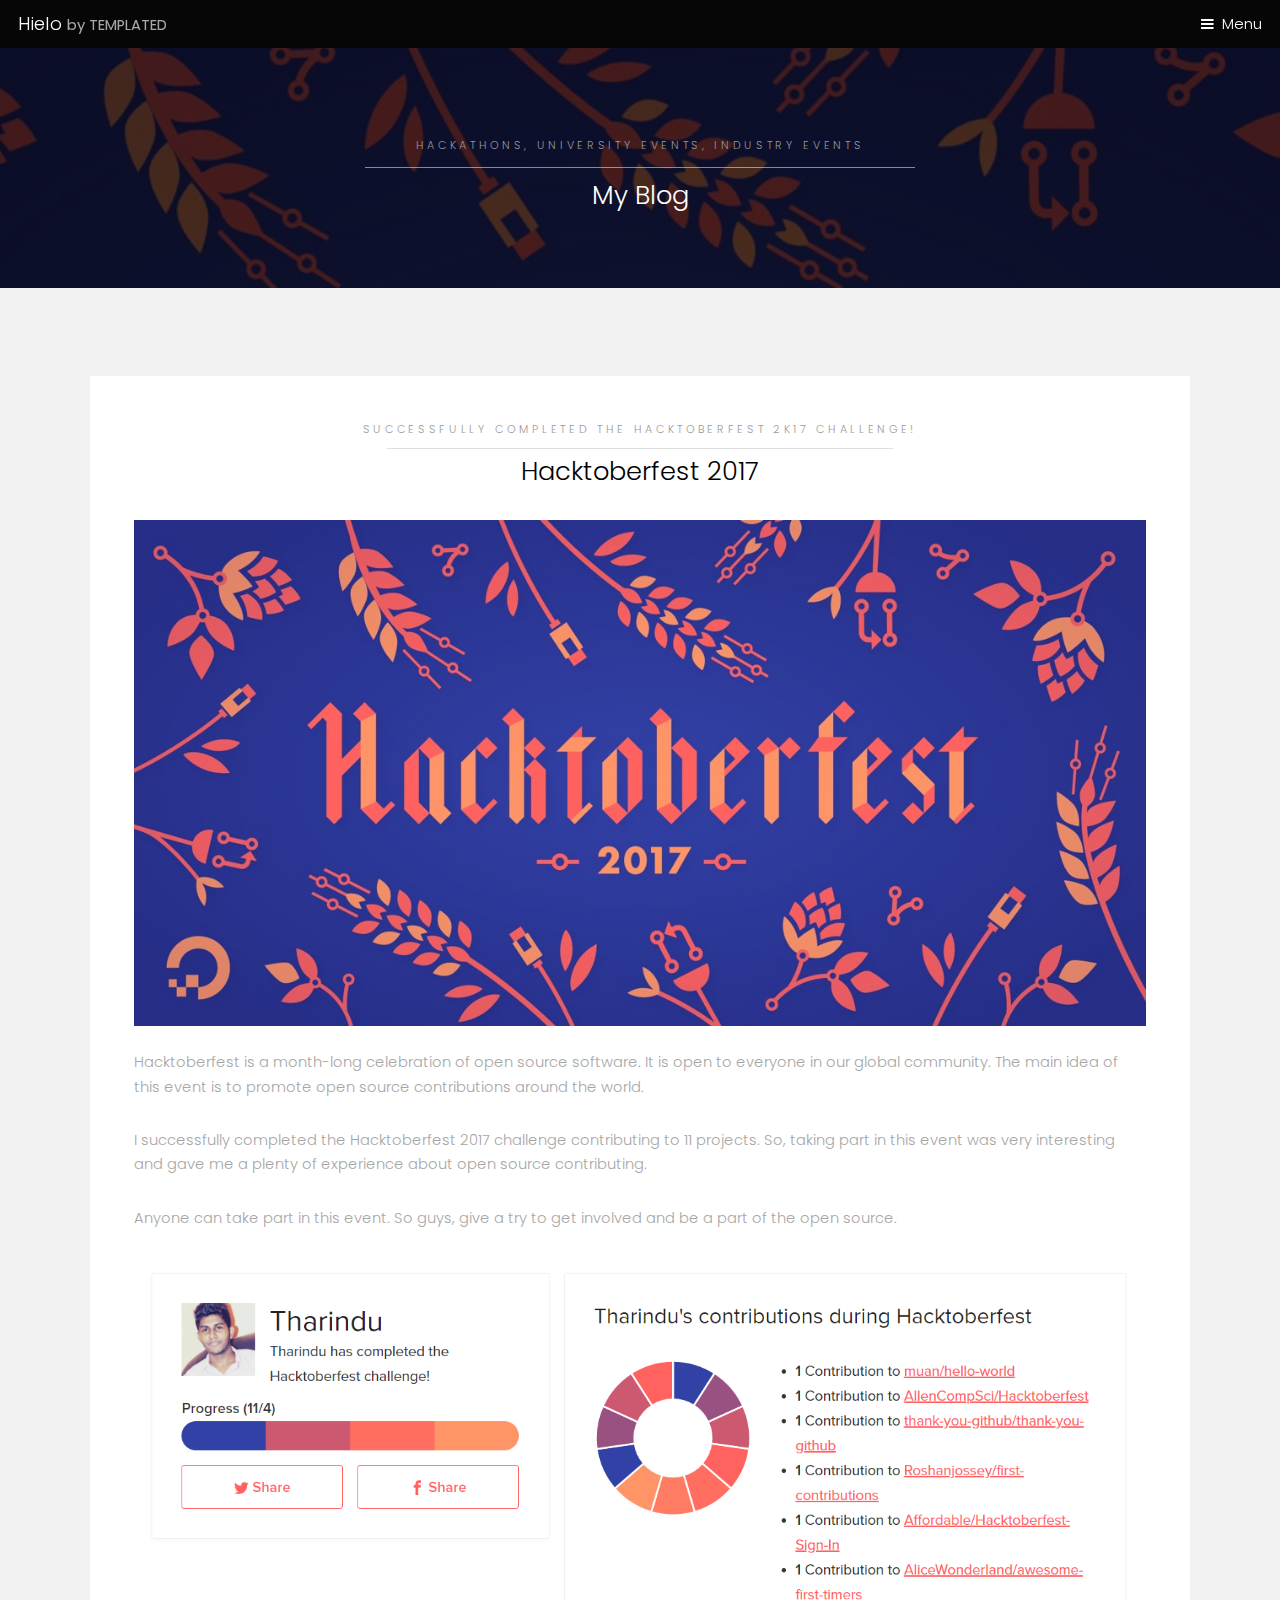
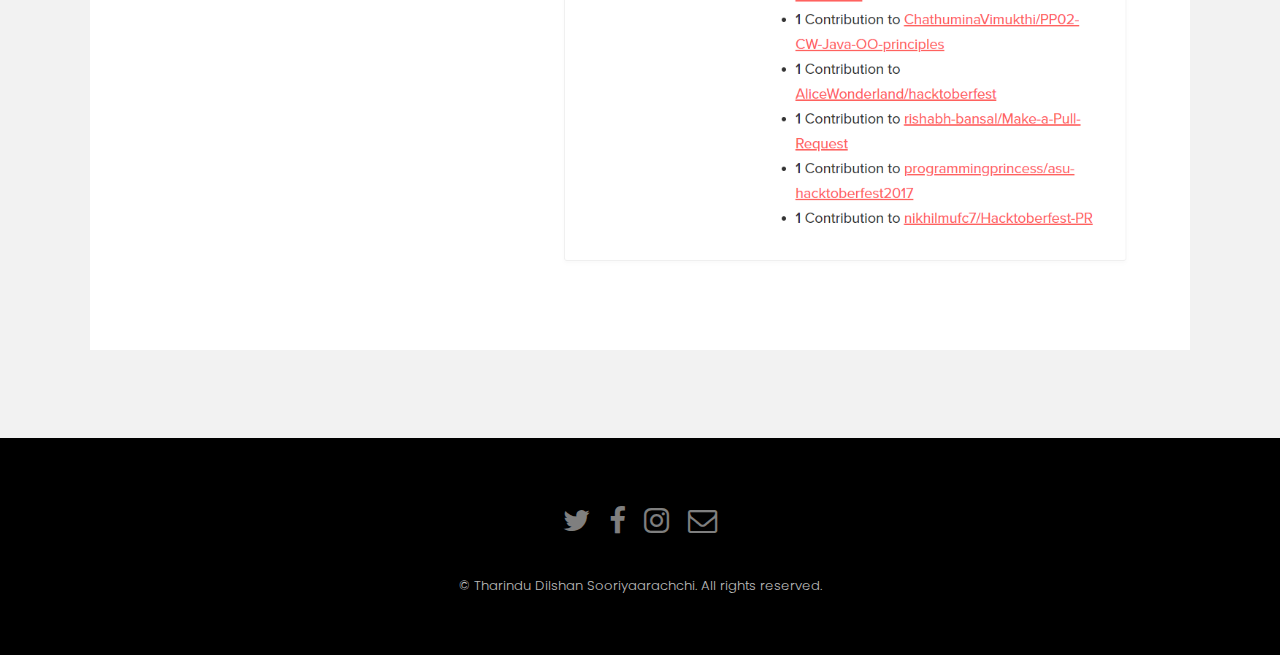
==== hacktoberfest2017.html @ b316a61c "I added a post about hacktoberfest 2017" ====
<!DOCTYPE HTML>
<!--
	Hielo by TEMPLATED
	templated.co @templatedco
	Released for free under the Creative Commons Attribution 3.0 license (templated.co/license)
-->
<html>
	<head>
		<title>Hielo by TEMPLATED</title>
		<meta charset="utf-8" />
		<meta name="viewport" content="width=device-width, initial-scale=1" />
		<link rel="stylesheet" href="assets/css/main.css" />
	</head>
	<body class="subpage">

		<!-- Header -->
			<header id="header">
				<div class="logo"><a href="index.html">Hielo <span>by TEMPLATED</span></a></div>
				<a href="#menu">Menu</a>
			</header>

		<!-- Nav -->
			<nav id="menu">
				<ul class="links">
					<li><a href="index.html">Home</a></li>
					<li><a href="generic.html">Generic</a></li>
					<!--<li><a href="elements.html">Elements</a></li>-->
				</ul>
			</nav>

		<!-- One -->
			<section id="One" class="wrapper style3">
				<div class="inner">
					<header class="align-center">
						<p>HACKATHONS, UNIVERSITY EVENTS, INDUSTRY EVENTS</p>
						<h2>My Blog</h2>
					</header>
				</div>
			</section>
        

		<!-- Two -->
			<section id="two" class="wrapper style2">
				<div class="inner">
					<div class="box">
						<div class="content">
							<header class="align-center">
								<p>SUCCESSFULLY COMPLETED THE HACKTOBERFEST 2K17 CHALLENGE!</p>
								<h2>Hacktoberfest 2017</h2>
							</header>
                            
                            <div>
            <div class="image fit">
				<!--<a href="images/hacktoberfest.jpg"><img src="images/hacktoberfest.jpg" alt="Artificial Intelligent Meet Up" /></a><br>-->
                <img src="images/hacktoberfest.jpg" alt="Artificial Intelligent Meet Up" /><br>
            </div>
        </div>
                            
							<p>Hacktoberfest is a month-long celebration of open source software. It is open to everyone in our global community. The main idea of this event is to promote open source contributions around the world. </p>

							<p>I successfully completed the Hacktoberfest 2017 challenge contributing to 11 projects. So, taking part in this event was very interesting and gave me a plenty of experience about open source contributing.</p>

							<p>Anyone can take part in this event. So guys, give a try to get involved and be a part of the open source. </p>
                            
                            <div>
                            <div class="image fit">
				<!--<a href="images/hackfest.png"><img src="images/hackfest.png" alt="Artificial Intelligent Meet Up" /></a><br>-->
                                
                                <img src="images/hackfest.png" alt="Artificial Intelligent Meet Up" /><br>
            </div>
        </div>
                        
						</div>
					</div>
				</div>
			</section>

		<!-- Footer -->
			<footer id="footer">
				<div class="container">
					<ul class="icons">
						<li><a href="https://twitter.com/TharinduDilsh10" class="icon fa-twitter"><span class="label">Twitter</span></a></li>
						<li><a href="https://www.facebook.com/Tharindudilshansoori" class="icon fa-facebook"><span class="label">Facebook</span></a></li>
						<li><a href="https://www.instagram.com/insta_tharindu" class="icon fa-instagram"><span class="label">Instagram</span></a></li>
						<li><a href="#" class="icon fa-envelope-o"><span class="label">Email</span></a></li>
					</ul>
				</div>
				<div class="copyright">
					&copy; Tharindu Dilshan Sooriyaarachchi. All rights reserved.
				</div>
			</footer>

    
        

		<!-- Scripts -->
			<script src="assets/js/jquery.min.js"></script>
			<script src="assets/js/jquery.scrollex.min.js"></script>
			<script src="assets/js/skel.min.js"></script>
			<script src="assets/js/util.js"></script>
			<script src="assets/js/main.js"></script>

	</body>
</html>
---- assets/css/main.css ----
@charset "UTF-8";
@import url(font-awesome.min.css);
@import url("https://fonts.googleapis.com/css?family=Poppins:300,400,500,600,700");

/*
	Hielo by TEMPLATED
	templated.co @templatedco
	Released for free under the Creative Commons Attribution 3.0 license (templated.co/license)
*/

/* Reset */

	html, body, div, span, applet, object, iframe, h1, h2, h3, h4, h5, h6, p, blockquote, pre, a, abbr, acronym, address, big, cite, code, del, dfn, em, img, ins, kbd, q, s, samp, small, strike, strong, sub, sup, tt, var, b, u, i, center, dl, dt, dd, ol, ul, li, fieldset, form, label, legend, table, caption, tbody, tfoot, thead, tr, th, td, article, aside, canvas, details, embed, figure, figcaption, footer, header, hgroup, menu, nav, output, ruby, section, summary, time, mark, audio, video {
		margin: 0;
		padding: 0;
		border: 0;
		font-size: 100%;
		font: inherit;
		vertical-align: baseline;
	}

	article, aside, details, figcaption, figure, footer, header, hgroup, menu, nav, section {
		display: block;
	}

	body {
		line-height: 1;
	}

	ol, ul {
		list-style: none;
	}

	blockquote, q {
		quotes: none;
	}

	blockquote:before, blockquote:after, q:before, q:after {
		content: '';
		content: none;
	}

	table {
		border-collapse: collapse;
		border-spacing: 0;
	}

	body {
		-webkit-text-size-adjust: none;
	}

/* Box Model */

	*, *:before, *:after {
		-moz-box-sizing: border-box;
		-webkit-box-sizing: border-box;
		box-sizing: border-box;
	}

/* Containers */

	.container {
		margin-left: auto;
		margin-right: auto;
	}

	.container.\31 25\25 {
		width: 100%;
		max-width: 100rem;
		min-width: 80rem;
	}

	.container.\37 5\25 {
		width: 60rem;
	}

	.container.\35 0\25 {
		width: 40rem;
	}

	.container.\32 5\25 {
		width: 20rem;
	}

	.container {
		width: 80rem;
	}

	@media screen and (max-width: 1680px) {

		.container.\31 25\25 {
			width: 100%;
			max-width: 100rem;
			min-width: 80rem;
		}

		.container.\37 5\25 {
			width: 60rem;
		}

		.container.\35 0\25 {
			width: 40rem;
		}

		.container.\32 5\25 {
			width: 20rem;
		}

		.container {
			width: 80rem;
		}

	}

	@media screen and (max-width: 1280px) {

		.container.\31 25\25 {
			width: 100%;
			max-width: 81.25rem;
			min-width: 65rem;
		}

		.container.\37 5\25 {
			width: 48.75rem;
		}

		.container.\35 0\25 {
			width: 32.5rem;
		}

		.container.\32 5\25 {
			width: 16.25rem;
		}

		.container {
			width: 65rem;
		}

	}

	@media screen and (max-width: 980px) {

		.container.\31 25\25 {
			width: 100%;
			max-width: 112.5%;
			min-width: 90%;
		}

		.container.\37 5\25 {
			width: 67.5%;
		}

		.container.\35 0\25 {
			width: 45%;
		}

		.container.\32 5\25 {
			width: 22.5%;
		}

		.container {
			width: 90%;
		}

	}

	@media screen and (max-width: 736px) {

		.container.\31 25\25 {
			width: 100%;
			max-width: 112.5%;
			min-width: 90%;
		}

		.container.\37 5\25 {
			width: 67.5%;
		}

		.container.\35 0\25 {
			width: 45%;
		}

		.container.\32 5\25 {
			width: 22.5%;
		}

		.container {
			width: 90% !important;
		}

	}

	@media screen and (max-width: 480px) {

		.container.\31 25\25 {
			width: 100%;
			max-width: 112.5%;
			min-width: 90%;
		}

		.container.\37 5\25 {
			width: 67.5%;
		}

		.container.\35 0\25 {
			width: 45%;
		}

		.container.\32 5\25 {
			width: 22.5%;
		}

		.container {
			width: 90% !important;
		}

	}

/* Grid */

	.row {
		border-bottom: solid 1px transparent;
		-moz-box-sizing: border-box;
		-webkit-box-sizing: border-box;
		box-sizing: border-box;
	}

	.row > * {
		float: left;
		-moz-box-sizing: border-box;
		-webkit-box-sizing: border-box;
		box-sizing: border-box;
	}

	.row:after, .row:before {
		content: '';
		display: block;
		clear: both;
		height: 0;
	}

	.row.uniform > * > :first-child {
		margin-top: 0;
	}

	.row.uniform > * > :last-child {
		margin-bottom: 0;
	}

	.row.\30 \25 > * {
		padding: 0 0 0 0rem;
	}

	.row.\30 \25 {
		margin: 0 0 -1px 0rem;
	}

	.row.uniform.\30 \25 > * {
		padding: 0rem 0 0 0rem;
	}

	.row.uniform.\30 \25 {
		margin: 0rem 0 -1px 0rem;
	}

	.row > * {
		padding: 0 0 0 2rem;
	}

	.row {
		margin: 0 0 -1px -2rem;
	}

	.row.uniform > * {
		padding: 2rem 0 0 2rem;
	}

	.row.uniform {
		margin: -2rem 0 -1px -2rem;
	}

	.row.\32 00\25 > * {
		padding: 0 0 0 4rem;
	}

	.row.\32 00\25 {
		margin: 0 0 -1px -4rem;
	}

	.row.uniform.\32 00\25 > * {
		padding: 4rem 0 0 4rem;
	}

	.row.uniform.\32 00\25 {
		margin: -4rem 0 -1px -4rem;
	}

	.row.\31 50\25 > * {
		padding: 0 0 0 3rem;
	}

	.row.\31 50\25 {
		margin: 0 0 -1px -3rem;
	}

	.row.uniform.\31 50\25 > * {
		padding: 3rem 0 0 3rem;
	}

	.row.uniform.\31 50\25 {
		margin: -3rem 0 -1px -3rem;
	}

	.row.\35 0\25 > * {
		padding: 0 0 0 1rem;
	}

	.row.\35 0\25 {
		margin: 0 0 -1px -1rem;
	}

	.row.uniform.\35 0\25 > * {
		padding: 1rem 0 0 1rem;
	}

	.row.uniform.\35 0\25 {
		margin: -1rem 0 -1px -1rem;
	}

	.row.\32 5\25 > * {
		padding: 0 0 0 0.5rem;
	}

	.row.\32 5\25 {
		margin: 0 0 -1px -0.5rem;
	}

	.row.uniform.\32 5\25 > * {
		padding: 0.5rem 0 0 0.5rem;
	}

	.row.uniform.\32 5\25 {
		margin: -0.5rem 0 -1px -0.5rem;
	}

	.\31 2u, .\31 2u\24 {
		width: 100%;
		clear: none;
		margin-left: 0;
	}

	.\31 1u, .\31 1u\24 {
		width: 91.6666666667%;
		clear: none;
		margin-left: 0;
	}

	.\31 0u, .\31 0u\24 {
		width: 83.3333333333%;
		clear: none;
		margin-left: 0;
	}

	.\39 u, .\39 u\24 {
		width: 75%;
		clear: none;
		margin-left: 0;
	}

	.\38 u, .\38 u\24 {
		width: 66.6666666667%;
		clear: none;
		margin-left: 0;
	}

	.\37 u, .\37 u\24 {
		width: 58.3333333333%;
		clear: none;
		margin-left: 0;
	}

	.\36 u, .\36 u\24 {
		width: 50%;
		clear: none;
		margin-left: 0;
	}

	.\35 u, .\35 u\24 {
		width: 41.6666666667%;
		clear: none;
		margin-left: 0;
	}

	.\34 u, .\34 u\24 {
		width: 33.3333333333%;
		clear: none;
		margin-left: 0;
	}

	.\33 u, .\33 u\24 {
		width: 25%;
		clear: none;
		margin-left: 0;
	}

	.\32 u, .\32 u\24 {
		width: 16.6666666667%;
		clear: none;
		margin-left: 0;
	}

	.\31 u, .\31 u\24 {
		width: 8.3333333333%;
		clear: none;
		margin-left: 0;
	}

	.\31 2u\24 + *,
	.\31 1u\24 + *,
	.\31 0u\24 + *,
	.\39 u\24 + *,
	.\38 u\24 + *,
	.\37 u\24 + *,
	.\36 u\24 + *,
	.\35 u\24 + *,
	.\34 u\24 + *,
	.\33 u\24 + *,
	.\32 u\24 + *,
	.\31 u\24 + * {
		clear: left;
	}

	.\-11u {
		margin-left: 91.66667%;
	}

	.\-10u {
		margin-left: 83.33333%;
	}

	.\-9u {
		margin-left: 75%;
	}

	.\-8u {
		margin-left: 66.66667%;
	}

	.\-7u {
		margin-left: 58.33333%;
	}

	.\-6u {
		margin-left: 50%;
	}

	.\-5u {
		margin-left: 41.66667%;
	}

	.\-4u {
		margin-left: 33.33333%;
	}

	.\-3u {
		margin-left: 25%;
	}

	.\-2u {
		margin-left: 16.66667%;
	}

	.\-1u {
		margin-left: 8.33333%;
	}

	@media screen and (max-width: 1680px) {

		.row > * {
			padding: 0 0 0 2rem;
		}

		.row {
			margin: 0 0 -1px -2rem;
		}

		.row.uniform > * {
			padding: 2rem 0 0 2rem;
		}

		.row.uniform {
			margin: -2rem 0 -1px -2rem;
		}

		.row.\32 00\25 > * {
			padding: 0 0 0 4rem;
		}

		.row.\32 00\25 {
			margin: 0 0 -1px -4rem;
		}

		.row.uniform.\32 00\25 > * {
			padding: 4rem 0 0 4rem;
		}

		.row.uniform.\32 00\25 {
			margin: -4rem 0 -1px -4rem;
		}

		.row.\31 50\25 > * {
			padding: 0 0 0 3rem;
		}

		.row.\31 50\25 {
			margin: 0 0 -1px -3rem;
		}

		.row.uniform.\31 50\25 > * {
			padding: 3rem 0 0 3rem;
		}

		.row.uniform.\31 50\25 {
			margin: -3rem 0 -1px -3rem;
		}

		.row.\35 0\25 > * {
			padding: 0 0 0 1rem;
		}

		.row.\35 0\25 {
			margin: 0 0 -1px -1rem;
		}

		.row.uniform.\35 0\25 > * {
			padding: 1rem 0 0 1rem;
		}

		.row.uniform.\35 0\25 {
			margin: -1rem 0 -1px -1rem;
		}

		.row.\32 5\25 > * {
			padding: 0 0 0 0.5rem;
		}

		.row.\32 5\25 {
			margin: 0 0 -1px -0.5rem;
		}

		.row.uniform.\32 5\25 > * {
			padding: 0.5rem 0 0 0.5rem;
		}

		.row.uniform.\32 5\25 {
			margin: -0.5rem 0 -1px -0.5rem;
		}

		.\31 2u\28xlarge\29, .\31 2u\24\28xlarge\29 {
			width: 100%;
			clear: none;
			margin-left: 0;
		}

		.\31 1u\28xlarge\29, .\31 1u\24\28xlarge\29 {
			width: 91.6666666667%;
			clear: none;
			margin-left: 0;
		}

		.\31 0u\28xlarge\29, .\31 0u\24\28xlarge\29 {
			width: 83.3333333333%;
			clear: none;
			margin-left: 0;
		}

		.\39 u\28xlarge\29, .\39 u\24\28xlarge\29 {
			width: 75%;
			clear: none;
			margin-left: 0;
		}

		.\38 u\28xlarge\29, .\38 u\24\28xlarge\29 {
			width: 66.6666666667%;
			clear: none;
			margin-left: 0;
		}

		.\37 u\28xlarge\29, .\37 u\24\28xlarge\29 {
			width: 58.3333333333%;
			clear: none;
			margin-left: 0;
		}

		.\36 u\28xlarge\29, .\36 u\24\28xlarge\29 {
			width: 50%;
			clear: none;
			margin-left: 0;
		}

		.\35 u\28xlarge\29, .\35 u\24\28xlarge\29 {
			width: 41.6666666667%;
			clear: none;
			margin-left: 0;
		}

		.\34 u\28xlarge\29, .\34 u\24\28xlarge\29 {
			width: 33.3333333333%;
			clear: none;
			margin-left: 0;
		}

		.\33 u\28xlarge\29, .\33 u\24\28xlarge\29 {
			width: 25%;
			clear: none;
			margin-left: 0;
		}

		.\32 u\28xlarge\29, .\32 u\24\28xlarge\29 {
			width: 16.6666666667%;
			clear: none;
			margin-left: 0;
		}

		.\31 u\28xlarge\29, .\31 u\24\28xlarge\29 {
			width: 8.3333333333%;
			clear: none;
			margin-left: 0;
		}

		.\31 2u\24\28xlarge\29 + *,
		.\31 1u\24\28xlarge\29 + *,
		.\31 0u\24\28xlarge\29 + *,
		.\39 u\24\28xlarge\29 + *,
		.\38 u\24\28xlarge\29 + *,
		.\37 u\24\28xlarge\29 + *,
		.\36 u\24\28xlarge\29 + *,
		.\35 u\24\28xlarge\29 + *,
		.\34 u\24\28xlarge\29 + *,
		.\33 u\24\28xlarge\29 + *,
		.\32 u\24\28xlarge\29 + *,
		.\31 u\24\28xlarge\29 + * {
			clear: left;
		}

		.\-11u\28xlarge\29 {
			margin-left: 91.66667%;
		}

		.\-10u\28xlarge\29 {
			margin-left: 83.33333%;
		}

		.\-9u\28xlarge\29 {
			margin-left: 75%;
		}

		.\-8u\28xlarge\29 {
			margin-left: 66.66667%;
		}

		.\-7u\28xlarge\29 {
			margin-left: 58.33333%;
		}

		.\-6u\28xlarge\29 {
			margin-left: 50%;
		}

		.\-5u\28xlarge\29 {
			margin-left: 41.66667%;
		}

		.\-4u\28xlarge\29 {
			margin-left: 33.33333%;
		}

		.\-3u\28xlarge\29 {
			margin-left: 25%;
		}

		.\-2u\28xlarge\29 {
			margin-left: 16.66667%;
		}

		.\-1u\28xlarge\29 {
			margin-left: 8.33333%;
		}

	}

	@media screen and (max-width: 1280px) {

		.row > * {
			padding: 0 0 0 1.5rem;
		}

		.row {
			margin: 0 0 -1px -1.5rem;
		}

		.row.uniform > * {
			padding: 1.5rem 0 0 1.5rem;
		}

		.row.uniform {
			margin: -1.5rem 0 -1px -1.5rem;
		}

		.row.\32 00\25 > * {
			padding: 0 0 0 3rem;
		}

		.row.\32 00\25 {
			margin: 0 0 -1px -3rem;
		}

		.row.uniform.\32 00\25 > * {
			padding: 3rem 0 0 3rem;
		}

		.row.uniform.\32 00\25 {
			margin: -3rem 0 -1px -3rem;
		}

		.row.\31 50\25 > * {
			padding: 0 0 0 2.25rem;
		}

		.row.\31 50\25 {
			margin: 0 0 -1px -2.25rem;
		}

		.row.uniform.\31 50\25 > * {
			padding: 2.25rem 0 0 2.25rem;
		}

		.row.uniform.\31 50\25 {
			margin: -2.25rem 0 -1px -2.25rem;
		}

		.row.\35 0\25 > * {
			padding: 0 0 0 0.75rem;
		}

		.row.\35 0\25 {
			margin: 0 0 -1px -0.75rem;
		}

		.row.uniform.\35 0\25 > * {
			padding: 0.75rem 0 0 0.75rem;
		}

		.row.uniform.\35 0\25 {
			margin: -0.75rem 0 -1px -0.75rem;
		}

		.row.\32 5\25 > * {
			padding: 0 0 0 0.375rem;
		}

		.row.\32 5\25 {
			margin: 0 0 -1px -0.375rem;
		}

		.row.uniform.\32 5\25 > * {
			padding: 0.375rem 0 0 0.375rem;
		}

		.row.uniform.\32 5\25 {
			margin: -0.375rem 0 -1px -0.375rem;
		}

		.\31 2u\28large\29, .\31 2u\24\28large\29 {
			width: 100%;
			clear: none;
			margin-left: 0;
		}

		.\31 1u\28large\29, .\31 1u\24\28large\29 {
			width: 91.6666666667%;
			clear: none;
			margin-left: 0;
		}

		.\31 0u\28large\29, .\31 0u\24\28large\29 {
			width: 83.3333333333%;
			clear: none;
			margin-left: 0;
		}

		.\39 u\28large\29, .\39 u\24\28large\29 {
			width: 75%;
			clear: none;
			margin-left: 0;
		}

		.\38 u\28large\29, .\38 u\24\28large\29 {
			width: 66.6666666667%;
			clear: none;
			margin-left: 0;
		}

		.\37 u\28large\29, .\37 u\24\28large\29 {
			width: 58.3333333333%;
			clear: none;
			margin-left: 0;
		}

		.\36 u\28large\29, .\36 u\24\28large\29 {
			width: 50%;
			clear: none;
			margin-left: 0;
		}

		.\35 u\28large\29, .\35 u\24\28large\29 {
			width: 41.6666666667%;
			clear: none;
			margin-left: 0;
		}

		.\34 u\28large\29, .\34 u\24\28large\29 {
			width: 33.3333333333%;
			clear: none;
			margin-left: 0;
		}

		.\33 u\28large\29, .\33 u\24\28large\29 {
			width: 25%;
			clear: none;
			margin-left: 0;
		}

		.\32 u\28large\29, .\32 u\24\28large\29 {
			width: 16.6666666667%;
			clear: none;
			margin-left: 0;
		}

		.\31 u\28large\29, .\31 u\24\28large\29 {
			width: 8.3333333333%;
			clear: none;
			margin-left: 0;
		}

		.\31 2u\24\28large\29 + *,
		.\31 1u\24\28large\29 + *,
		.\31 0u\24\28large\29 + *,
		.\39 u\24\28large\29 + *,
		.\38 u\24\28large\29 + *,
		.\37 u\24\28large\29 + *,
		.\36 u\24\28large\29 + *,
		.\35 u\24\28large\29 + *,
		.\34 u\24\28large\29 + *,
		.\33 u\24\28large\29 + *,
		.\32 u\24\28large\29 + *,
		.\31 u\24\28large\29 + * {
			clear: left;
		}

		.\-11u\28large\29 {
			margin-left: 91.66667%;
		}

		.\-10u\28large\29 {
			margin-left: 83.33333%;
		}

		.\-9u\28large\29 {
			margin-left: 75%;
		}

		.\-8u\28large\29 {
			margin-left: 66.66667%;
		}

		.\-7u\28large\29 {
			margin-left: 58.33333%;
		}

		.\-6u\28large\29 {
			margin-left: 50%;
		}

		.\-5u\28large\29 {
			margin-left: 41.66667%;
		}

		.\-4u\28large\29 {
			margin-left: 33.33333%;
		}

		.\-3u\28large\29 {
			margin-left: 25%;
		}

		.\-2u\28large\29 {
			margin-left: 16.66667%;
		}

		.\-1u\28large\29 {
			margin-left: 8.33333%;
		}

	}

	@media screen and (max-width: 980px) {

		.row > * {
			padding: 0 0 0 1.5rem;
		}

		.row {
			margin: 0 0 -1px -1.5rem;
		}

		.row.uniform > * {
			padding: 1.5rem 0 0 1.5rem;
		}

		.row.uniform {
			margin: -1.5rem 0 -1px -1.5rem;
		}

		.row.\32 00\25 > * {
			padding: 0 0 0 3rem;
		}

		.row.\32 00\25 {
			margin: 0 0 -1px -3rem;
		}

		.row.uniform.\32 00\25 > * {
			padding: 3rem 0 0 3rem;
		}

		.row.uniform.\32 00\25 {
			margin: -3rem 0 -1px -3rem;
		}

		.row.\31 50\25 > * {
			padding: 0 0 0 2.25rem;
		}

		.row.\31 50\25 {
			margin: 0 0 -1px -2.25rem;
		}

		.row.uniform.\31 50\25 > * {
			padding: 2.25rem 0 0 2.25rem;
		}

		.row.uniform.\31 50\25 {
			margin: -2.25rem 0 -1px -2.25rem;
		}

		.row.\35 0\25 > * {
			padding: 0 0 0 0.75rem;
		}

		.row.\35 0\25 {
			margin: 0 0 -1px -0.75rem;
		}

		.row.uniform.\35 0\25 > * {
			padding: 0.75rem 0 0 0.75rem;
		}

		.row.uniform.\35 0\25 {
			margin: -0.75rem 0 -1px -0.75rem;
		}

		.row.\32 5\25 > * {
			padding: 0 0 0 0.375rem;
		}

		.row.\32 5\25 {
			margin: 0 0 -1px -0.375rem;
		}

		.row.uniform.\32 5\25 > * {
			padding: 0.375rem 0 0 0.375rem;
		}

		.row.uniform.\32 5\25 {
			margin: -0.375rem 0 -1px -0.375rem;
		}

		.\31 2u\28medium\29, .\31 2u\24\28medium\29 {
			width: 100%;
			clear: none;
			margin-left: 0;
		}

		.\31 1u\28medium\29, .\31 1u\24\28medium\29 {
			width: 91.6666666667%;
			clear: none;
			margin-left: 0;
		}

		.\31 0u\28medium\29, .\31 0u\24\28medium\29 {
			width: 83.3333333333%;
			clear: none;
			margin-left: 0;
		}

		.\39 u\28medium\29, .\39 u\24\28medium\29 {
			width: 75%;
			clear: none;
			margin-left: 0;
		}

		.\38 u\28medium\29, .\38 u\24\28medium\29 {
			width: 66.6666666667%;
			clear: none;
			margin-left: 0;
		}

		.\37 u\28medium\29, .\37 u\24\28medium\29 {
			width: 58.3333333333%;
			clear: none;
			margin-left: 0;
		}

		.\36 u\28medium\29, .\36 u\24\28medium\29 {
			width: 50%;
			clear: none;
			margin-left: 0;
		}

		.\35 u\28medium\29, .\35 u\24\28medium\29 {
			width: 41.6666666667%;
			clear: none;
			margin-left: 0;
		}

		.\34 u\28medium\29, .\34 u\24\28medium\29 {
			width: 33.3333333333%;
			clear: none;
			margin-left: 0;
		}

		.\33 u\28medium\29, .\33 u\24\28medium\29 {
			width: 25%;
			clear: none;
			margin-left: 0;
		}

		.\32 u\28medium\29, .\32 u\24\28medium\29 {
			width: 16.6666666667%;
			clear: none;
			margin-left: 0;
		}

		.\31 u\28medium\29, .\31 u\24\28medium\29 {
			width: 8.3333333333%;
			clear: none;
			margin-left: 0;
		}

		.\31 2u\24\28medium\29 + *,
		.\31 1u\24\28medium\29 + *,
		.\31 0u\24\28medium\29 + *,
		.\39 u\24\28medium\29 + *,
		.\38 u\24\28medium\29 + *,
		.\37 u\24\28medium\29 + *,
		.\36 u\24\28medium\29 + *,
		.\35 u\24\28medium\29 + *,
		.\34 u\24\28medium\29 + *,
		.\33 u\24\28medium\29 + *,
		.\32 u\24\28medium\29 + *,
		.\31 u\24\28medium\29 + * {
			clear: left;
		}

		.\-11u\28medium\29 {
			margin-left: 91.66667%;
		}

		.\-10u\28medium\29 {
			margin-left: 83.33333%;
		}

		.\-9u\28medium\29 {
			margin-left: 75%;
		}

		.\-8u\28medium\29 {
			margin-left: 66.66667%;
		}

		.\-7u\28medium\29 {
			margin-left: 58.33333%;
		}

		.\-6u\28medium\29 {
			margin-left: 50%;
		}

		.\-5u\28medium\29 {
			margin-left: 41.66667%;
		}

		.\-4u\28medium\29 {
			margin-left: 33.33333%;
		}

		.\-3u\28medium\29 {
			margin-left: 25%;
		}

		.\-2u\28medium\29 {
			margin-left: 16.66667%;
		}

		.\-1u\28medium\29 {
			margin-left: 8.33333%;
		}

	}

	@media screen and (max-width: 736px) {

		.row > * {
			padding: 0 0 0 1.25rem;
		}

		.row {
			margin: 0 0 -1px -1.25rem;
		}

		.row.uniform > * {
			padding: 1.25rem 0 0 1.25rem;
		}

		.row.uniform {
			margin: -1.25rem 0 -1px -1.25rem;
		}

		.row.\32 00\25 > * {
			padding: 0 0 0 2.5rem;
		}

		.row.\32 00\25 {
			margin: 0 0 -1px -2.5rem;
		}

		.row.uniform.\32 00\25 > * {
			padding: 2.5rem 0 0 2.5rem;
		}

		.row.uniform.\32 00\25 {
			margin: -2.5rem 0 -1px -2.5rem;
		}

		.row.\31 50\25 > * {
			padding: 0 0 0 1.875rem;
		}

		.row.\31 50\25 {
			margin: 0 0 -1px -1.875rem;
		}

		.row.uniform.\31 50\25 > * {
			padding: 1.875rem 0 0 1.875rem;
		}

		.row.uniform.\31 50\25 {
			margin: -1.875rem 0 -1px -1.875rem;
		}

		.row.\35 0\25 > * {
			padding: 0 0 0 0.625rem;
		}

		.row.\35 0\25 {
			margin: 0 0 -1px -0.625rem;
		}

		.row.uniform.\35 0\25 > * {
			padding: 0.625rem 0 0 0.625rem;
		}

		.row.uniform.\35 0\25 {
			margin: -0.625rem 0 -1px -0.625rem;
		}

		.row.\32 5\25 > * {
			padding: 0 0 0 0.3125rem;
		}

		.row.\32 5\25 {
			margin: 0 0 -1px -0.3125rem;
		}

		.row.uniform.\32 5\25 > * {
			padding: 0.3125rem 0 0 0.3125rem;
		}

		.row.uniform.\32 5\25 {
			margin: -0.3125rem 0 -1px -0.3125rem;
		}

		.\31 2u\28small\29, .\31 2u\24\28small\29 {
			width: 100%;
			clear: none;
			margin-left: 0;
		}

		.\31 1u\28small\29, .\31 1u\24\28small\29 {
			width: 91.6666666667%;
			clear: none;
			margin-left: 0;
		}

		.\31 0u\28small\29, .\31 0u\24\28small\29 {
			width: 83.3333333333%;
			clear: none;
			margin-left: 0;
		}

		.\39 u\28small\29, .\39 u\24\28small\29 {
			width: 75%;
			clear: none;
			margin-left: 0;
		}

		.\38 u\28small\29, .\38 u\24\28small\29 {
			width: 66.6666666667%;
			clear: none;
			margin-left: 0;
		}

		.\37 u\28small\29, .\37 u\24\28small\29 {
			width: 58.3333333333%;
			clear: none;
			margin-left: 0;
		}

		.\36 u\28small\29, .\36 u\24\28small\29 {
			width: 50%;
			clear: none;
			margin-left: 0;
		}

		.\35 u\28small\29, .\35 u\24\28small\29 {
			width: 41.6666666667%;
			clear: none;
			margin-left: 0;
		}

		.\34 u\28small\29, .\34 u\24\28small\29 {
			width: 33.3333333333%;
			clear: none;
			margin-left: 0;
		}

		.\33 u\28small\29, .\33 u\24\28small\29 {
			width: 25%;
			clear: none;
			margin-left: 0;
		}

		.\32 u\28small\29, .\32 u\24\28small\29 {
			width: 16.6666666667%;
			clear: none;
			margin-left: 0;
		}

		.\31 u\28small\29, .\31 u\24\28small\29 {
			width: 8.3333333333%;
			clear: none;
			margin-left: 0;
		}

		.\31 2u\24\28small\29 + *,
		.\31 1u\24\28small\29 + *,
		.\31 0u\24\28small\29 + *,
		.\39 u\24\28small\29 + *,
		.\38 u\24\28small\29 + *,
		.\37 u\24\28small\29 + *,
		.\36 u\24\28small\29 + *,
		.\35 u\24\28small\29 + *,
		.\34 u\24\28small\29 + *,
		.\33 u\24\28small\29 + *,
		.\32 u\24\28small\29 + *,
		.\31 u\24\28small\29 + * {
			clear: left;
		}

		.\-11u\28small\29 {
			margin-left: 91.66667%;
		}

		.\-10u\28small\29 {
			margin-left: 83.33333%;
		}

		.\-9u\28small\29 {
			margin-left: 75%;
		}

		.\-8u\28small\29 {
			margin-left: 66.66667%;
		}

		.\-7u\28small\29 {
			margin-left: 58.33333%;
		}

		.\-6u\28small\29 {
			margin-left: 50%;
		}

		.\-5u\28small\29 {
			margin-left: 41.66667%;
		}

		.\-4u\28small\29 {
			margin-left: 33.33333%;
		}

		.\-3u\28small\29 {
			margin-left: 25%;
		}

		.\-2u\28small\29 {
			margin-left: 16.66667%;
		}

		.\-1u\28small\29 {
			margin-left: 8.33333%;
		}

	}

	@media screen and (max-width: 480px) {

		.row > * {
			padding: 0 0 0 1.25rem;
		}

		.row {
			margin: 0 0 -1px -1.25rem;
		}

		.row.uniform > * {
			padding: 1.25rem 0 0 1.25rem;
		}

		.row.uniform {
			margin: -1.25rem 0 -1px -1.25rem;
		}

		.row.\32 00\25 > * {
			padding: 0 0 0 2.5rem;
		}

		.row.\32 00\25 {
			margin: 0 0 -1px -2.5rem;
		}

		.row.uniform.\32 00\25 > * {
			padding: 2.5rem 0 0 2.5rem;
		}

		.row.uniform.\32 00\25 {
			margin: -2.5rem 0 -1px -2.5rem;
		}

		.row.\31 50\25 > * {
			padding: 0 0 0 1.875rem;
		}

		.row.\31 50\25 {
			margin: 0 0 -1px -1.875rem;
		}

		.row.uniform.\31 50\25 > * {
			padding: 1.875rem 0 0 1.875rem;
		}

		.row.uniform.\31 50\25 {
			margin: -1.875rem 0 -1px -1.875rem;
		}

		.row.\35 0\25 > * {
			padding: 0 0 0 0.625rem;
		}

		.row.\35 0\25 {
			margin: 0 0 -1px -0.625rem;
		}

		.row.uniform.\35 0\25 > * {
			padding: 0.625rem 0 0 0.625rem;
		}

		.row.uniform.\35 0\25 {
			margin: -0.625rem 0 -1px -0.625rem;
		}

		.row.\32 5\25 > * {
			padding: 0 0 0 0.3125rem;
		}

		.row.\32 5\25 {
			margin: 0 0 -1px -0.3125rem;
		}

		.row.uniform.\32 5\25 > * {
			padding: 0.3125rem 0 0 0.3125rem;
		}

		.row.uniform.\32 5\25 {
			margin: -0.3125rem 0 -1px -0.3125rem;
		}

		.\31 2u\28xsmall\29, .\31 2u\24\28xsmall\29 {
			width: 100%;
			clear: none;
			margin-left: 0;
		}

		.\31 1u\28xsmall\29, .\31 1u\24\28xsmall\29 {
			width: 91.6666666667%;
			clear: none;
			margin-left: 0;
		}

		.\31 0u\28xsmall\29, .\31 0u\24\28xsmall\29 {
			width: 83.3333333333%;
			clear: none;
			margin-left: 0;
		}

		.\39 u\28xsmall\29, .\39 u\24\28xsmall\29 {
			width: 75%;
			clear: none;
			margin-left: 0;
		}

		.\38 u\28xsmall\29, .\38 u\24\28xsmall\29 {
			width: 66.6666666667%;
			clear: none;
			margin-left: 0;
		}

		.\37 u\28xsmall\29, .\37 u\24\28xsmall\29 {
			width: 58.3333333333%;
			clear: none;
			margin-left: 0;
		}

		.\36 u\28xsmall\29, .\36 u\24\28xsmall\29 {
			width: 50%;
			clear: none;
			margin-left: 0;
		}

		.\35 u\28xsmall\29, .\35 u\24\28xsmall\29 {
			width: 41.6666666667%;
			clear: none;
			margin-left: 0;
		}

		.\34 u\28xsmall\29, .\34 u\24\28xsmall\29 {
			width: 33.3333333333%;
			clear: none;
			margin-left: 0;
		}

		.\33 u\28xsmall\29, .\33 u\24\28xsmall\29 {
			width: 25%;
			clear: none;
			margin-left: 0;
		}

		.\32 u\28xsmall\29, .\32 u\24\28xsmall\29 {
			width: 16.6666666667%;
			clear: none;
			margin-left: 0;
		}

		.\31 u\28xsmall\29, .\31 u\24\28xsmall\29 {
			width: 8.3333333333%;
			clear: none;
			margin-left: 0;
		}

		.\31 2u\24\28xsmall\29 + *,
		.\31 1u\24\28xsmall\29 + *,
		.\31 0u\24\28xsmall\29 + *,
		.\39 u\24\28xsmall\29 + *,
		.\38 u\24\28xsmall\29 + *,
		.\37 u\24\28xsmall\29 + *,
		.\36 u\24\28xsmall\29 + *,
		.\35 u\24\28xsmall\29 + *,
		.\34 u\24\28xsmall\29 + *,
		.\33 u\24\28xsmall\29 + *,
		.\32 u\24\28xsmall\29 + *,
		.\31 u\24\28xsmall\29 + * {
			clear: left;
		}

		.\-11u\28xsmall\29 {
			margin-left: 91.66667%;
		}

		.\-10u\28xsmall\29 {
			margin-left: 83.33333%;
		}

		.\-9u\28xsmall\29 {
			margin-left: 75%;
		}

		.\-8u\28xsmall\29 {
			margin-left: 66.66667%;
		}

		.\-7u\28xsmall\29 {
			margin-left: 58.33333%;
		}

		.\-6u\28xsmall\29 {
			margin-left: 50%;
		}

		.\-5u\28xsmall\29 {
			margin-left: 41.66667%;
		}

		.\-4u\28xsmall\29 {
			margin-left: 33.33333%;
		}

		.\-3u\28xsmall\29 {
			margin-left: 25%;
		}

		.\-2u\28xsmall\29 {
			margin-left: 16.66667%;
		}

		.\-1u\28xsmall\29 {
			margin-left: 8.33333%;
		}

	}

/* Basic */

	@-ms-viewport {
		width: device-width;
	}

	body {
		-ms-overflow-style: scrollbar;
	}

	@media screen and (max-width: 480px) {

		html, body {
			min-width: 320px;
		}

	}

	body {
		background: #fff;
	}

		body.is-loading *, body.is-loading *:before, body.is-loading *:after {
			-moz-animation: none !important;
			-webkit-animation: none !important;
			-ms-animation: none !important;
			animation: none !important;
			-moz-transition: none !important;
			-webkit-transition: none !important;
			-ms-transition: none !important;
			transition: none !important;
		}

/* Type */

	html {
		font-size: 13pt;
	}

		@media screen and (max-width: 1680px) {

			html {
				font-size: 11pt;
			}

		}

		@media screen and (max-width: 1280px) {

			html {
				font-size: 11pt;
			}

		}

		@media screen and (max-width: 980px) {

			html {
				font-size: 12pt;
			}

		}

		@media screen and (max-width: 736px) {

			html {
				font-size: 12pt;
			}

		}

		@media screen and (max-width: 480px) {

			html {
				font-size: 12pt;
			}

		}

	body {
		background-color: #fff;
		color: #444;
	}

	body, input, select, textarea {
		font-family: "Poppins", sans-serif;
		font-weight: 300;
		font-size: 1rem;
		line-height: 1.65;
	}

	a {
		text-decoration: underline;
	}

		a:hover {
			text-decoration: none;
		}

	strong, b {
		font-weight: 600;
	}

	em, i {
		font-style: italic;
	}

	p {
		margin: 0 0 2rem 0;
	}

		p.special {
			text-transform: uppercase;
			font-size: .75rem;
			font-weight: 300;
			margin: 0 0 .5rem 0;
			padding: 0 0 1rem 0;
			letter-spacing: .25rem;
		}

			p.special:after {
				content: '';
				position: absolute;
				margin: auto;
				right: 0;
				bottom: 0;
				left: 0;
				width: 50%;
				height: 1px;
				background-color: rgba(0, 0, 0, 0.125);
			}

	h1, h2, h3, h4, h5, h6 {
		font-weight: 300;
		line-height: 1.5;
		margin: 0 0 1rem 0;
	}

		h1 a, h2 a, h3 a, h4 a, h5 a, h6 a {
			color: inherit;
			text-decoration: none;
		}

	h2 {
		font-size: 1.75rem;
	}

	h3 {
		font-size: 1.35rem;
	}

	h4 {
		font-size: 1.1rem;
	}

	h5 {
		font-size: 0.9rem;
	}

	h6 {
		font-size: 0.7rem;
	}

	sub {
		font-size: 0.8rem;
		position: relative;
		top: 0.5rem;
	}

	sup {
		font-size: 0.8rem;
		position: relative;
		top: -0.5rem;
	}

	blockquote {
		border-left: solid 4px;
		font-style: italic;
		margin: 0 0 2rem 0;
		padding: 0.5rem 0 0.5rem 2rem;
	}

	code {
		border-radius: 2px;
		border: solid 1px;
		font-family: "Courier New", monospace;
		font-size: 0.9rem;
		margin: 0 0.25rem;
		padding: 0.25rem 0.65rem;
	}

	pre {
		-webkit-overflow-scrolling: touch;
		font-family: "Courier New", monospace;
		font-size: 0.9rem;
		margin: 0 0 2rem 0;
	}

		pre code {
			display: block;
			line-height: 1.75;
			padding: 1rem 1.5rem;
			overflow-x: auto;
		}

	hr {
		border: 0;
		border-bottom: solid 1px;
		margin: 2rem 0;
	}

		hr.major {
			margin: 3rem 0;
		}

	.align-left {
		text-align: left;
	}

	.align-center {
		text-align: center;
	}

	.align-right {
		text-align: right;
	}

	input, select, textarea {
		color: #555;
	}

	a {
		color: #8a4680;
	}

	strong, b {
		color: #555;
	}

	h1, h2, h3, h4, h5, h6 {
		color: #555;
	}

	blockquote {
		border-left-color: rgba(144, 144, 144, 0.25);
	}

	code {
		background: rgba(144, 144, 144, 0.075);
		border-color: rgba(144, 144, 144, 0.25);
	}

	hr {
		border-bottom-color: rgba(144, 144, 144, 0.25);
	}

/* Box */

	.box {
		margin-bottom: 2rem;
		background: #FFF;
	}

		.box .image.fit {
			margin: 0;
			border-radius: 0;
		}

			.box .image.fit img {
				border-radius: 0;
			}

		.box header h2 {
			margin-bottom: 2rem;
		}

		.box header p {
			text-transform: uppercase;
			font-size: .75rem;
			font-weight: 300;
			margin: 0 0 .25rem 0;
			padding: 0 0 .75rem 0;
			letter-spacing: .25rem;
		}

			.box header p:after {
				content: '';
				position: absolute;
				margin: auto;
				right: 0;
				bottom: 0;
				left: 0;
				width: 50%;
				height: 1px;
				background-color: rgba(0, 0, 0, 0.125);
			}

		.box .content {
			padding: 3rem;
		}

		.box > :last-child,
		.box > :last-child > :last-child,
		.box > :last-child > :last-child > :last-child {
			margin-bottom: 0;
		}

		.box.alt {
			border: 0;
			border-radius: 0;
			padding: 0;
		}

		@media screen and (max-width: 736px) {

			.box .content {
				padding: 2rem;
			}

		}

	.box {
		border-color: rgba(144, 144, 144, 0.25);
	}

/* Button */

	input[type="submit"],
	input[type="reset"],
	input[type="button"],
	button,
	.button {
		-moz-appearance: none;
		-webkit-appearance: none;
		-ms-appearance: none;
		appearance: none;
		-moz-transition: background-color 0.2s ease-in-out, color 0.2s ease-in-out;
		-webkit-transition: background-color 0.2s ease-in-out, color 0.2s ease-in-out;
		-ms-transition: background-color 0.2s ease-in-out, color 0.2s ease-in-out;
		transition: background-color 0.2s ease-in-out, color 0.2s ease-in-out;
		border-radius: 2px;
		border: 0;
		cursor: pointer;
		display: inline-block;
		font-weight: 300;
		height: 2.85rem;
		line-height: 2.95rem;
		padding: 0 1.5rem;
		text-align: center;
		text-decoration: none;
		text-transform: uppercase;
		white-space: nowrap;
	}

		input[type="submit"].icon,
		input[type="reset"].icon,
		input[type="button"].icon,
		button.icon,
		.button.icon {
			padding-left: 1.35rem;
		}

			input[type="submit"].icon:before,
			input[type="reset"].icon:before,
			input[type="button"].icon:before,
			button.icon:before,
			.button.icon:before {
				margin-right: 0.5rem;
			}

		input[type="submit"].fit,
		input[type="reset"].fit,
		input[type="button"].fit,
		button.fit,
		.button.fit {
			display: block;
			margin: 0 0 1rem 0;
			width: 100%;
		}

		input[type="submit"].small,
		input[type="reset"].small,
		input[type="button"].small,
		button.small,
		.button.small {
			font-size: 0.8rem;
		}

		input[type="submit"].big,
		input[type="reset"].big,
		input[type="button"].big,
		button.big,
		.button.big {
			font-size: 1.35rem;
		}

		input[type="submit"].disabled, input[type="submit"]:disabled,
		input[type="reset"].disabled,
		input[type="reset"]:disabled,
		input[type="button"].disabled,
		input[type="button"]:disabled,
		button.disabled,
		button:disabled,
		.button.disabled,
		.button:disabled {
			-moz-pointer-events: none;
			-webkit-pointer-events: none;
			-ms-pointer-events: none;
			pointer-events: none;
			opacity: 0.25;
		}

		@media screen and (max-width: 480px) {

			input[type="submit"],
			input[type="reset"],
			input[type="button"],
			button,
			.button {
				padding: 0;
				width: 100%;
			}

		}

	input[type="submit"],
	input[type="reset"],
	input[type="button"],
	button,
	.button {
		background-color: #f2f2f2;
		color: #000 !important;
	}

		input[type="submit"]:hover,
		input[type="reset"]:hover,
		input[type="button"]:hover,
		button:hover,
		.button:hover {
			background-color: white;
		}

		input[type="submit"]:active,
		input[type="reset"]:active,
		input[type="button"]:active,
		button:active,
		.button:active {
			background-color: #e5e5e5;
		}

		input[type="submit"].alt,
		input[type="reset"].alt,
		input[type="button"].alt,
		button.alt,
		.button.alt {
			background-color: transparent;
			box-shadow: inset 0 0 0 2px rgba(144, 144, 144, 0.25);
			color: #555 !important;
		}

			input[type="submit"].alt:hover,
			input[type="reset"].alt:hover,
			input[type="button"].alt:hover,
			button.alt:hover,
			.button.alt:hover {
				background-color: rgba(144, 144, 144, 0.075);
			}

			input[type="submit"].alt:active,
			input[type="reset"].alt:active,
			input[type="button"].alt:active,
			button.alt:active,
			.button.alt:active {
				background-color: rgba(144, 144, 144, 0.2);
			}

			input[type="submit"].alt.icon:before,
			input[type="reset"].alt.icon:before,
			input[type="button"].alt.icon:before,
			button.alt.icon:before,
			.button.alt.icon:before {
				color: #bbb;
			}

		input[type="submit"].special,
		input[type="reset"].special,
		input[type="button"].special,
		button.special,
		.button.special {
			background-color: #8a4680;
			color: #ffffff !important;
		}

			input[type="submit"].special:hover,
			input[type="reset"].special:hover,
			input[type="button"].special:hover,
			button.special:hover,
			.button.special:hover {
				background-color: #9b4f90;
			}

			input[type="submit"].special:active,
			input[type="reset"].special:active,
			input[type="button"].special:active,
			button.special:active,
			.button.special:active {
				background-color: #793d70;
			}

/* Form */

	form {
		margin: 0 0 2rem 0;
	}

	label {
		display: block;
		font-size: 0.9rem;
		font-weight: 700;
		margin: 0 0 1rem 0;
	}

	input[type="text"],
	input[type="password"],
	input[type="email"],
	select,
	textarea {
		-moz-appearance: none;
		-webkit-appearance: none;
		-ms-appearance: none;
		appearance: none;
		border-radius: 2px;
		border: none;
		border: solid 1px;
		color: inherit;
		display: block;
		outline: 0;
		padding: 0 1rem;
		text-decoration: none;
		width: 100%;
	}

		input[type="text"]:invalid,
		input[type="password"]:invalid,
		input[type="email"]:invalid,
		select:invalid,
		textarea:invalid {
			box-shadow: none;
		}

	.select-wrapper {
		text-decoration: none;
		display: block;
		position: relative;
	}

		.select-wrapper:before {
			-moz-osx-font-smoothing: grayscale;
			-webkit-font-smoothing: antialiased;
			font-family: FontAwesome;
			font-style: normal;
			font-weight: normal;
			text-transform: none !important;
		}

		.select-wrapper:before {
			content: '\f078';
			display: block;
			height: 2.75rem;
			line-height: 2.75rem;
			pointer-events: none;
			position: absolute;
			right: 0;
			text-align: center;
			top: 0;
			width: 2.75rem;
		}

		.select-wrapper select::-ms-expand {
			display: none;
		}

	input[type="text"],
	input[type="password"],
	input[type="email"],
	select {
		height: 2.75rem;
	}

	textarea {
		padding: 0.75rem 1rem;
	}

	input[type="checkbox"],
	input[type="radio"] {
		-moz-appearance: none;
		-webkit-appearance: none;
		-ms-appearance: none;
		appearance: none;
		display: block;
		float: left;
		margin-right: -2rem;
		opacity: 0;
		width: 1rem;
		z-index: -1;
	}

		input[type="checkbox"] + label,
		input[type="radio"] + label {
			text-decoration: none;
			cursor: pointer;
			display: inline-block;
			font-size: 1rem;
			font-weight: 400;
			padding-left: 2.4rem;
			padding-right: 0.75rem;
			position: relative;
		}

			input[type="checkbox"] + label:before,
			input[type="radio"] + label:before {
				-moz-osx-font-smoothing: grayscale;
				-webkit-font-smoothing: antialiased;
				font-family: FontAwesome;
				font-style: normal;
				font-weight: normal;
				text-transform: none !important;
			}

			input[type="checkbox"] + label:before,
			input[type="radio"] + label:before {
				border-radius: 2px;
				border: solid 1px;
				content: '';
				display: inline-block;
				height: 1.65rem;
				left: 0;
				line-height: 1.58125rem;
				position: absolute;
				text-align: center;
				top: 0;
				width: 1.65rem;
			}

		input[type="checkbox"]:checked + label:before,
		input[type="radio"]:checked + label:before {
			content: '\f00c';
		}

	input[type="checkbox"] + label:before {
		border-radius: 2px;
	}

	input[type="radio"] + label:before {
		border-radius: 100%;
	}

	::-webkit-input-placeholder {
		opacity: 1.0;
	}

	:-moz-placeholder {
		opacity: 1.0;
	}

	::-moz-placeholder {
		opacity: 1.0;
	}

	:-ms-input-placeholder {
		opacity: 1.0;
	}

	.formerize-placeholder {
		opacity: 1.0;
	}

	label {
		color: #555;
	}

	input[type="text"],
	input[type="password"],
	input[type="email"],
	select,
	textarea {
		background: rgba(144, 144, 144, 0.075);
		border-color: rgba(144, 144, 144, 0.25);
	}

		input[type="text"]:focus,
		input[type="password"]:focus,
		input[type="email"]:focus,
		select:focus,
		textarea:focus {
			border-color: #8a4680;
			box-shadow: 0 0 0 1px #8a4680;
		}

	.select-wrapper:before {
		color: rgba(144, 144, 144, 0.25);
	}

	input[type="checkbox"] + label,
	input[type="radio"] + label {
		color: #444;
	}

		input[type="checkbox"] + label:before,
		input[type="radio"] + label:before {
			background: rgba(144, 144, 144, 0.075);
			border-color: rgba(144, 144, 144, 0.25);
		}

	input[type="checkbox"]:checked + label:before,
	input[type="radio"]:checked + label:before {
		background-color: #8a4680;
		border-color: #8a4680;
		color: #ffffff;
	}

	input[type="checkbox"]:focus + label:before,
	input[type="radio"]:focus + label:before {
		border-color: #8a4680;
		box-shadow: 0 0 0 1px #8a4680;
	}

	::-webkit-input-placeholder {
		color: #bbb !important;
	}

	:-moz-placeholder {
		color: #bbb !important;
	}

	::-moz-placeholder {
		color: #bbb !important;
	}

	:-ms-input-placeholder {
		color: #bbb !important;
	}

	.formerize-placeholder {
		color: #bbb !important;
	}

/* Icon */

	.icon {
		text-decoration: none;
		border-bottom: none;
		position: relative;
	}

		.icon:before {
			-moz-osx-font-smoothing: grayscale;
			-webkit-font-smoothing: antialiased;
			font-family: FontAwesome;
			font-style: normal;
			font-weight: normal;
			text-transform: none !important;
		}

		.icon > .label {
			display: none;
		}

/* Image */

	.image {
		border-radius: 2px;
		border: 0;
		display: inline-block;
		position: relative;
	}

		.image img {
			border-radius: 2px;
			display: block;
		}

		.image.left, .image.right {
			max-width: 40%;
		}

			.image.left img, .image.right img {
				width: 100%;
			}

		.image.left {
			float: left;
			margin: 0 1.5rem 1rem 0;
			top: 0.25rem;
		}

		.image.right {
			float: right;
			margin: 0 0 1rem 1.5rem;
			top: 0.25rem;
		}

		.image.fit {
			display: block;
			margin: 0 0 2rem 0;
			width: 100%;
		}

			.image.fit img {
				width: 100%;
			}

		.image.main {
			display: block;
			margin: 0 0 3rem 0;
			width: 100%;
		}

			.image.main img {
				width: 100%;
			}

/* List */

	ol {
		list-style: decimal;
		margin: 0 0 2rem 0;
		padding-left: 1.25rem;
	}

		ol li {
			padding-left: 0.25rem;
		}

	ul {
		list-style: disc;
		margin: 0 0 2rem 0;
		padding-left: 1rem;
	}

		ul li {
			padding-left: 0.5rem;
		}

		ul.alt {
			list-style: none;
			padding-left: 0;
		}

			ul.alt li {
				border-top: solid 1px;
				padding: 0.5rem 0;
			}

				ul.alt li:first-child {
					border-top: 0;
					padding-top: 0;
				}

		ul.icons {
			cursor: default;
			list-style: none;
			padding-left: 0;
		}

			ul.icons li {
				display: inline-block;
				padding: 0 1rem 0 0;
			}

				ul.icons li:last-child {
					padding-right: 0;
				}

				ul.icons li .icon:before {
					font-size: 2rem;
				}

		ul.actions {
			cursor: default;
			list-style: none;
			padding-left: 0;
		}

			ul.actions li {
				display: inline-block;
				padding: 0 1rem 0 0;
				vertical-align: middle;
			}

				ul.actions li:last-child {
					padding-right: 0;
				}

			ul.actions.small li {
				padding: 0 0.5rem 0 0;
			}

			ul.actions.vertical li {
				display: block;
				padding: 1rem 0 0 0;
			}

				ul.actions.vertical li:first-child {
					padding-top: 0;
				}

				ul.actions.vertical li > * {
					margin-bottom: 0;
				}

			ul.actions.vertical.small li {
				padding: 0.5rem 0 0 0;
			}

				ul.actions.vertical.small li:first-child {
					padding-top: 0;
				}

			ul.actions.fit {
				display: table;
				margin-left: -1rem;
				padding: 0;
				table-layout: fixed;
				width: calc(100% + 1rem);
			}

				ul.actions.fit li {
					display: table-cell;
					padding: 0 0 0 1rem;
				}

					ul.actions.fit li > * {
						margin-bottom: 0;
					}

				ul.actions.fit.small {
					margin-left: -0.5rem;
					width: calc(100% + 0.5rem);
				}

					ul.actions.fit.small li {
						padding: 0 0 0 0.5rem;
					}

			@media screen and (max-width: 480px) {

				ul.actions {
					margin: 0 0 2rem 0;
				}

					ul.actions li {
						padding: 1rem 0 0 0;
						display: block;
						text-align: center;
						width: 100%;
					}

						ul.actions li:first-child {
							padding-top: 0;
						}

						ul.actions li > * {
							width: 100%;
							margin: 0 !important;
						}

							ul.actions li > *.icon:before {
								margin-left: -2rem;
							}

					ul.actions.small li {
						padding: 0.5rem 0 0 0;
					}

						ul.actions.small li:first-child {
							padding-top: 0;
						}

			}

	dl {
		margin: 0 0 2rem 0;
	}

		dl dt {
			display: block;
			font-weight: 700;
			margin: 0 0 1rem 0;
		}

		dl dd {
			margin-left: 2rem;
		}

	ul.alt li {
		border-top-color: rgba(144, 144, 144, 0.25);
	}

/* Section/Article */

	section.special, article.special {
		text-align: center;
	}

	header p {
		position: relative;
		margin: 0 0 1.5rem 0;
	}

	header h2 + p {
		font-size: 1.25rem;
		margin-top: -1rem;
	}

	header h3 + p {
		font-size: 1.1rem;
		margin-top: -0.8rem;
	}

	header h4 + p,
	header h5 + p,
	header h6 + p {
		font-size: 0.9rem;
		margin-top: -0.6rem;
	}

	header p {
		color: #bbb;
	}

/* Table */

	.table-wrapper {
		-webkit-overflow-scrolling: touch;
		overflow-x: auto;
	}

	table {
		margin: 0 0 2rem 0;
		width: 100%;
	}

		table tbody tr {
			border: solid 1px;
			border-left: 0;
			border-right: 0;
		}

		table td {
			padding: 0.75rem 0.75rem;
		}

		table th {
			font-size: 0.9rem;
			font-weight: 700;
			padding: 0 0.75rem 0.75rem 0.75rem;
			text-align: left;
		}

		table thead {
			border-bottom: solid 2px;
		}

		table tfoot {
			border-top: solid 2px;
		}

		table.alt {
			border-collapse: separate;
		}

			table.alt tbody tr td {
				border: solid 1px;
				border-left-width: 0;
				border-top-width: 0;
			}

				table.alt tbody tr td:first-child {
					border-left-width: 1px;
				}

			table.alt tbody tr:first-child td {
				border-top-width: 1px;
			}

			table.alt thead {
				border-bottom: 0;
			}

			table.alt tfoot {
				border-top: 0;
			}

	table tbody tr {
		border-color: rgba(144, 144, 144, 0.25);
	}

		table tbody tr:nth-child(2n + 1) {
			background-color: rgba(144, 144, 144, 0.075);
		}

	table th {
		color: #555;
	}

	table thead {
		border-bottom-color: rgba(144, 144, 144, 0.25);
	}

	table tfoot {
		border-top-color: rgba(144, 144, 144, 0.25);
	}

	table.alt tbody tr td {
		border-color: rgba(144, 144, 144, 0.25);
	}

/* Wrapper */

	.wrapper {
		padding: 6rem 0 4rem 0 ;
		position: relative;
		margin: 0;
	}

		.wrapper > .inner {
			margin: 0 auto;
			width: 80rem;
		}

		.wrapper.style1 {
			background-color: #8a4680;
			color: #e2d1df;
		}

			.wrapper.style1 input, .wrapper.style1 select, .wrapper.style1 textarea {
				color: #ffffff;
			}

			.wrapper.style1 a {
				color: #ffffff;
			}

			.wrapper.style1 strong, .wrapper.style1 b {
				color: #ffffff;
			}

			.wrapper.style1 h1, .wrapper.style1 h2, .wrapper.style1 h3, .wrapper.style1 h4, .wrapper.style1 h5, .wrapper.style1 h6 {
				color: #ffffff;
			}

			.wrapper.style1 blockquote {
				border-left-color: rgba(255, 255, 255, 0.25);
			}

			.wrapper.style1 code {
				background: rgba(255, 255, 255, 0.075);
				border-color: rgba(255, 255, 255, 0.25);
			}

			.wrapper.style1 hr {
				border-bottom-color: rgba(255, 255, 255, 0.25);
			}

			.wrapper.style1 .box {
				border-color: rgba(255, 255, 255, 0.25);
			}

			.wrapper.style1 input[type="submit"],
			.wrapper.style1 input[type="reset"],
			.wrapper.style1 input[type="button"],
			.wrapper.style1 button,
			.wrapper.style1 .button {
				background-color: #f2f2f2;
				color: #000 !important;
			}

				.wrapper.style1 input[type="submit"]:hover,
				.wrapper.style1 input[type="reset"]:hover,
				.wrapper.style1 input[type="button"]:hover,
				.wrapper.style1 button:hover,
				.wrapper.style1 .button:hover {
					background-color: white;
				}

				.wrapper.style1 input[type="submit"]:active,
				.wrapper.style1 input[type="reset"]:active,
				.wrapper.style1 input[type="button"]:active,
				.wrapper.style1 button:active,
				.wrapper.style1 .button:active {
					background-color: #e5e5e5;
				}

				.wrapper.style1 input[type="submit"].alt,
				.wrapper.style1 input[type="reset"].alt,
				.wrapper.style1 input[type="button"].alt,
				.wrapper.style1 button.alt,
				.wrapper.style1 .button.alt {
					background-color: transparent;
					box-shadow: inset 0 0 0 2px rgba(255, 255, 255, 0.25);
					color: #ffffff !important;
				}

					.wrapper.style1 input[type="submit"].alt:hover,
					.wrapper.style1 input[type="reset"].alt:hover,
					.wrapper.style1 input[type="button"].alt:hover,
					.wrapper.style1 button.alt:hover,
					.wrapper.style1 .button.alt:hover {
						background-color: rgba(255, 255, 255, 0.075);
					}

					.wrapper.style1 input[type="submit"].alt:active,
					.wrapper.style1 input[type="reset"].alt:active,
					.wrapper.style1 input[type="button"].alt:active,
					.wrapper.style1 button.alt:active,
					.wrapper.style1 .button.alt:active {
						background-color: rgba(255, 255, 255, 0.2);
					}

					.wrapper.style1 input[type="submit"].alt.icon:before,
					.wrapper.style1 input[type="reset"].alt.icon:before,
					.wrapper.style1 input[type="button"].alt.icon:before,
					.wrapper.style1 button.alt.icon:before,
					.wrapper.style1 .button.alt.icon:before {
						color: #d0b5cc;
					}

				.wrapper.style1 input[type="submit"].special,
				.wrapper.style1 input[type="reset"].special,
				.wrapper.style1 input[type="button"].special,
				.wrapper.style1 button.special,
				.wrapper.style1 .button.special {
					background-color: #ffffff;
					color: #8a4680 !important;
				}

			.wrapper.style1 label {
				color: #ffffff;
			}

			.wrapper.style1 input[type="text"],
			.wrapper.style1 input[type="password"],
			.wrapper.style1 input[type="email"],
			.wrapper.style1 select,
			.wrapper.style1 textarea {
				background: rgba(255, 255, 255, 0.075);
				border-color: rgba(255, 255, 255, 0.25);
			}

				.wrapper.style1 input[type="text"]:focus,
				.wrapper.style1 input[type="password"]:focus,
				.wrapper.style1 input[type="email"]:focus,
				.wrapper.style1 select:focus,
				.wrapper.style1 textarea:focus {
					border-color: #ffffff;
					box-shadow: 0 0 0 1px #ffffff;
				}

			.wrapper.style1 .select-wrapper:before {
				color: rgba(255, 255, 255, 0.25);
			}

			.wrapper.style1 input[type="checkbox"] + label,
			.wrapper.style1 input[type="radio"] + label {
				color: #e2d1df;
			}

				.wrapper.style1 input[type="checkbox"] + label:before,
				.wrapper.style1 input[type="radio"] + label:before {
					background: rgba(255, 255, 255, 0.075);
					border-color: rgba(255, 255, 255, 0.25);
				}

			.wrapper.style1 input[type="checkbox"]:checked + label:before,
			.wrapper.style1 input[type="radio"]:checked + label:before {
				background-color: #ffffff;
				border-color: #ffffff;
				color: #8a4680;
			}

			.wrapper.style1 input[type="checkbox"]:focus + label:before,
			.wrapper.style1 input[type="radio"]:focus + label:before {
				border-color: #ffffff;
				box-shadow: 0 0 0 1px #ffffff;
			}

			.wrapper.style1 ::-webkit-input-placeholder {
				color: #d0b5cc !important;
			}

			.wrapper.style1 :-moz-placeholder {
				color: #d0b5cc !important;
			}

			.wrapper.style1 ::-moz-placeholder {
				color: #d0b5cc !important;
			}

			.wrapper.style1 :-ms-input-placeholder {
				color: #d0b5cc !important;
			}

			.wrapper.style1 .formerize-placeholder {
				color: #d0b5cc !important;
			}

			.wrapper.style1 ul.alt li {
				border-top-color: rgba(255, 255, 255, 0.25);
			}

			.wrapper.style1 header p {
				color: #d0b5cc;
			}

			.wrapper.style1 table tbody tr {
				border-color: rgba(255, 255, 255, 0.25);
			}

				.wrapper.style1 table tbody tr:nth-child(2n + 1) {
					background-color: rgba(255, 255, 255, 0.075);
				}

			.wrapper.style1 table th {
				color: #ffffff;
			}

			.wrapper.style1 table thead {
				border-bottom-color: rgba(255, 255, 255, 0.25);
			}

			.wrapper.style1 table tfoot {
				border-top-color: rgba(255, 255, 255, 0.25);
			}

			.wrapper.style1 table.alt tbody tr td {
				border-color: rgba(255, 255, 255, 0.25);
			}

		.wrapper.style2 {
			background-color: #f2f2f2;
			color: #a6a6a6;
		}

			.wrapper.style2 input, .wrapper.style2 select, .wrapper.style2 textarea {
				color: #000;
			}

			.wrapper.style2 a {
				color: #8a4680;
			}

			.wrapper.style2 strong, .wrapper.style2 b {
				color: #000;
			}

			.wrapper.style2 h1, .wrapper.style2 h2, .wrapper.style2 h3, .wrapper.style2 h4, .wrapper.style2 h5, .wrapper.style2 h6 {
				color: #000;
			}

			.wrapper.style2 blockquote {
				border-left-color: rgba(0, 0, 0, 0.15);
			}

			.wrapper.style2 code {
				background: rgba(0, 0, 0, 0.075);
				border-color: rgba(0, 0, 0, 0.15);
			}

			.wrapper.style2 hr {
				border-bottom-color: rgba(0, 0, 0, 0.15);
			}

			.wrapper.style2 .box {
				border-color: rgba(0, 0, 0, 0.15);
			}

			.wrapper.style2 input[type="submit"],
			.wrapper.style2 input[type="reset"],
			.wrapper.style2 input[type="button"],
			.wrapper.style2 button,
			.wrapper.style2 .button {
				background-color: #000;
				color: #f2f2f2 !important;
			}

				.wrapper.style2 input[type="submit"].alt,
				.wrapper.style2 input[type="reset"].alt,
				.wrapper.style2 input[type="button"].alt,
				.wrapper.style2 button.alt,
				.wrapper.style2 .button.alt {
					background-color: transparent;
					box-shadow: inset 0 0 0 2px rgba(0, 0, 0, 0.15);
					color: #000 !important;
				}

					.wrapper.style2 input[type="submit"].alt:hover,
					.wrapper.style2 input[type="reset"].alt:hover,
					.wrapper.style2 input[type="button"].alt:hover,
					.wrapper.style2 button.alt:hover,
					.wrapper.style2 .button.alt:hover {
						background-color: rgba(0, 0, 0, 0.075);
					}

					.wrapper.style2 input[type="submit"].alt:active,
					.wrapper.style2 input[type="reset"].alt:active,
					.wrapper.style2 input[type="button"].alt:active,
					.wrapper.style2 button.alt:active,
					.wrapper.style2 .button.alt:active {
						background-color: rgba(0, 0, 0, 0.2);
					}

					.wrapper.style2 input[type="submit"].alt.icon:before,
					.wrapper.style2 input[type="reset"].alt.icon:before,
					.wrapper.style2 input[type="button"].alt.icon:before,
					.wrapper.style2 button.alt.icon:before,
					.wrapper.style2 .button.alt.icon:before {
						color: #999999;
					}

				.wrapper.style2 input[type="submit"].special,
				.wrapper.style2 input[type="reset"].special,
				.wrapper.style2 input[type="button"].special,
				.wrapper.style2 button.special,
				.wrapper.style2 .button.special {
					background-color: #8a4680;
					color: #ffffff !important;
				}

					.wrapper.style2 input[type="submit"].special:hover,
					.wrapper.style2 input[type="reset"].special:hover,
					.wrapper.style2 input[type="button"].special:hover,
					.wrapper.style2 button.special:hover,
					.wrapper.style2 .button.special:hover {
						background-color: #9b4f90;
					}

					.wrapper.style2 input[type="submit"].special:active,
					.wrapper.style2 input[type="reset"].special:active,
					.wrapper.style2 input[type="button"].special:active,
					.wrapper.style2 button.special:active,
					.wrapper.style2 .button.special:active {
						background-color: #793d70;
					}

			.wrapper.style2 label {
				color: #000;
			}

			.wrapper.style2 input[type="text"],
			.wrapper.style2 input[type="password"],
			.wrapper.style2 input[type="email"],
			.wrapper.style2 select,
			.wrapper.style2 textarea {
				background: rgba(0, 0, 0, 0.075);
				border-color: rgba(0, 0, 0, 0.15);
			}

				.wrapper.style2 input[type="text"]:focus,
				.wrapper.style2 input[type="password"]:focus,
				.wrapper.style2 input[type="email"]:focus,
				.wrapper.style2 select:focus,
				.wrapper.style2 textarea:focus {
					border-color: #8a4680;
					box-shadow: 0 0 0 1px #8a4680;
				}

			.wrapper.style2 .select-wrapper:before {
				color: rgba(0, 0, 0, 0.15);
			}

			.wrapper.style2 input[type="checkbox"] + label,
			.wrapper.style2 input[type="radio"] + label {
				color: #a6a6a6;
			}

				.wrapper.style2 input[type="checkbox"] + label:before,
				.wrapper.style2 input[type="radio"] + label:before {
					background: rgba(0, 0, 0, 0.075);
					border-color: rgba(0, 0, 0, 0.15);
				}

			.wrapper.style2 input[type="checkbox"]:checked + label:before,
			.wrapper.style2 input[type="radio"]:checked + label:before {
				background-color: #8a4680;
				border-color: #8a4680;
				color: #ffffff;
			}

			.wrapper.style2 input[type="checkbox"]:focus + label:before,
			.wrapper.style2 input[type="radio"]:focus + label:before {
				border-color: #8a4680;
				box-shadow: 0 0 0 1px #8a4680;
			}

			.wrapper.style2 ::-webkit-input-placeholder {
				color: #999999 !important;
			}

			.wrapper.style2 :-moz-placeholder {
				color: #999999 !important;
			}

			.wrapper.style2 ::-moz-placeholder {
				color: #999999 !important;
			}

			.wrapper.style2 :-ms-input-placeholder {
				color: #999999 !important;
			}

			.wrapper.style2 .formerize-placeholder {
				color: #999999 !important;
			}

			.wrapper.style2 ul.alt li {
				border-top-color: rgba(0, 0, 0, 0.15);
			}

			.wrapper.style2 header p {
				color: #999999;
			}

			.wrapper.style2 table tbody tr {
				border-color: rgba(0, 0, 0, 0.15);
			}

				.wrapper.style2 table tbody tr:nth-child(2n + 1) {
					background-color: rgba(0, 0, 0, 0.075);
				}

			.wrapper.style2 table th {
				color: #000;
			}

			.wrapper.style2 table thead {
				border-bottom-color: rgba(0, 0, 0, 0.15);
			}

			.wrapper.style2 table tfoot {
				border-top-color: rgba(0, 0, 0, 0.15);
			}

			.wrapper.style2 table.alt tbody tr td {
				border-color: rgba(0, 0, 0, 0.15);
			}

		.wrapper.style3 {
			background-color: #000;
			color: #bfbfbf;
			background-image: url(../../images/hacktoberfest.jpg);
			background-size: cover;
			background-attachment: fixed;
			background-position: center;
			position: relative;
		}

			.wrapper.style3 input, .wrapper.style3 select, .wrapper.style3 textarea {
				color: #ffffff;
			}

			.wrapper.style3 a {
				color: #8a4680;
			}

			.wrapper.style3 strong, .wrapper.style3 b {
				color: #ffffff;
			}

			.wrapper.style3 h1, .wrapper.style3 h2, .wrapper.style3 h3, .wrapper.style3 h4, .wrapper.style3 h5, .wrapper.style3 h6 {
				color: #ffffff;
			}

			.wrapper.style3 blockquote {
				border-left-color: rgba(255, 255, 255, 0.25);
			}

			.wrapper.style3 code {
				background: rgba(255, 255, 255, 0.075);
				border-color: rgba(255, 255, 255, 0.25);
			}

			.wrapper.style3 hr {
				border-bottom-color: rgba(255, 255, 255, 0.25);
			}

			.wrapper.style3 .box {
				border-color: rgba(255, 255, 255, 0.25);
			}

			.wrapper.style3 input[type="submit"],
			.wrapper.style3 input[type="reset"],
			.wrapper.style3 input[type="button"],
			.wrapper.style3 button,
			.wrapper.style3 .button {
				background-color: #f2f2f2;
				color: #000 !important;
			}

				.wrapper.style3 input[type="submit"]:hover,
				.wrapper.style3 input[type="reset"]:hover,
				.wrapper.style3 input[type="button"]:hover,
				.wrapper.style3 button:hover,
				.wrapper.style3 .button:hover {
					background-color: white;
				}

				.wrapper.style3 input[type="submit"]:active,
				.wrapper.style3 input[type="reset"]:active,
				.wrapper.style3 input[type="button"]:active,
				.wrapper.style3 button:active,
				.wrapper.style3 .button:active {
					background-color: #e5e5e5;
				}

				.wrapper.style3 input[type="submit"].alt,
				.wrapper.style3 input[type="reset"].alt,
				.wrapper.style3 input[type="button"].alt,
				.wrapper.style3 button.alt,
				.wrapper.style3 .button.alt {
					background-color: transparent;
					box-shadow: inset 0 0 0 2px rgba(255, 255, 255, 0.25);
					color: #ffffff !important;
				}

					.wrapper.style3 input[type="submit"].alt:hover,
					.wrapper.style3 input[type="reset"].alt:hover,
					.wrapper.style3 input[type="button"].alt:hover,
					.wrapper.style3 button.alt:hover,
					.wrapper.style3 .button.alt:hover {
						background-color: rgba(255, 255, 255, 0.075);
					}

					.wrapper.style3 input[type="submit"].alt:active,
					.wrapper.style3 input[type="reset"].alt:active,
					.wrapper.style3 input[type="button"].alt:active,
					.wrapper.style3 button.alt:active,
					.wrapper.style3 .button.alt:active {
						background-color: rgba(255, 255, 255, 0.2);
					}

					.wrapper.style3 input[type="submit"].alt.icon:before,
					.wrapper.style3 input[type="reset"].alt.icon:before,
					.wrapper.style3 input[type="button"].alt.icon:before,
					.wrapper.style3 button.alt.icon:before,
					.wrapper.style3 .button.alt.icon:before {
						color: #999999;
					}

				.wrapper.style3 input[type="submit"].special,
				.wrapper.style3 input[type="reset"].special,
				.wrapper.style3 input[type="button"].special,
				.wrapper.style3 button.special,
				.wrapper.style3 .button.special {
					background-color: #8a4680;
					color: #ffffff !important;
				}

					.wrapper.style3 input[type="submit"].special:hover,
					.wrapper.style3 input[type="reset"].special:hover,
					.wrapper.style3 input[type="button"].special:hover,
					.wrapper.style3 button.special:hover,
					.wrapper.style3 .button.special:hover {
						background-color: #9b4f90;
					}

					.wrapper.style3 input[type="submit"].special:active,
					.wrapper.style3 input[type="reset"].special:active,
					.wrapper.style3 input[type="button"].special:active,
					.wrapper.style3 button.special:active,
					.wrapper.style3 .button.special:active {
						background-color: #793d70;
					}

			.wrapper.style3 label {
				color: #ffffff;
			}

			.wrapper.style3 input[type="text"],
			.wrapper.style3 input[type="password"],
			.wrapper.style3 input[type="email"],
			.wrapper.style3 select,
			.wrapper.style3 textarea {
				background: rgba(255, 255, 255, 0.075);
				border-color: rgba(255, 255, 255, 0.25);
			}

				.wrapper.style3 input[type="text"]:focus,
				.wrapper.style3 input[type="password"]:focus,
				.wrapper.style3 input[type="email"]:focus,
				.wrapper.style3 select:focus,
				.wrapper.style3 textarea:focus {
					border-color: #8a4680;
					box-shadow: 0 0 0 1px #8a4680;
				}

			.wrapper.style3 .select-wrapper:before {
				color: rgba(255, 255, 255, 0.25);
			}

			.wrapper.style3 input[type="checkbox"] + label,
			.wrapper.style3 input[type="radio"] + label {
				color: #bfbfbf;
			}

				.wrapper.style3 input[type="checkbox"] + label:before,
				.wrapper.style3 input[type="radio"] + label:before {
					background: rgba(255, 255, 255, 0.075);
					border-color: rgba(255, 255, 255, 0.25);
				}

			.wrapper.style3 input[type="checkbox"]:checked + label:before,
			.wrapper.style3 input[type="radio"]:checked + label:before {
				background-color: #8a4680;
				border-color: #8a4680;
				color: #ffffff;
			}

			.wrapper.style3 input[type="checkbox"]:focus + label:before,
			.wrapper.style3 input[type="radio"]:focus + label:before {
				border-color: #8a4680;
				box-shadow: 0 0 0 1px #8a4680;
			}

			.wrapper.style3 ::-webkit-input-placeholder {
				color: #999999 !important;
			}

			.wrapper.style3 :-moz-placeholder {
				color: #999999 !important;
			}

			.wrapper.style3 ::-moz-placeholder {
				color: #999999 !important;
			}

			.wrapper.style3 :-ms-input-placeholder {
				color: #999999 !important;
			}

			.wrapper.style3 .formerize-placeholder {
				color: #999999 !important;
			}

			.wrapper.style3 ul.alt li {
				border-top-color: rgba(255, 255, 255, 0.25);
			}

			.wrapper.style3 header p {
				color: #999999;
			}

			.wrapper.style3 table tbody tr {
				border-color: rgba(255, 255, 255, 0.25);
			}

				.wrapper.style3 table tbody tr:nth-child(2n + 1) {
					background-color: rgba(255, 255, 255, 0.075);
				}

			.wrapper.style3 table th {
				color: #ffffff;
			}

			.wrapper.style3 table thead {
				border-bottom-color: rgba(255, 255, 255, 0.25);
			}

			.wrapper.style3 table tfoot {
				border-top-color: rgba(255, 255, 255, 0.25);
			}

			.wrapper.style3 table.alt tbody tr td {
				border-color: rgba(255, 255, 255, 0.25);
			}

			.wrapper.style3 .inner {
				position: relative;
				z-index: 2;
			}

			.wrapper.style3 p {
				text-transform: uppercase;
				font-size: .75rem;
				font-weight: 300;
				margin: 0 0 .5rem 0;
				padding: 0 0 1rem 0;
				letter-spacing: .25rem;
			}

				.wrapper.style3 p:after {
					content: '';
					position: absolute;
					margin: auto;
					right: 0;
					bottom: 0;
					left: 0;
					width: 50%;
					height: 1px;
					background-color: rgba(255, 255, 255, 0.5);
				}

			.wrapper.style3:before {
				-moz-transition: opacity 3s ease;
				-webkit-transition: opacity 3s ease;
				-ms-transition: opacity 3s ease;
				transition: opacity 3s ease;
				-moz-transition-delay: 1.25s;
				-webkit-transition-delay: 1.25s;
				-ms-transition-delay: 1.25s;
				transition-delay: 1.25s;
				content: '';
				display: block;
				background-color: rgba(0, 0, 0, 0.95);
				height: 100%;
				left: 0;
				opacity: 0.75;
				position: absolute;
				top: 0;
				width: 100%;
				z-index: 1;
			}

		@media screen and (max-width: 1280px) {

			.wrapper > .inner {
				width: 75rem;
			}

		}

		@media screen and (max-width: 980px) {

			.wrapper > .inner {
				width: 90%;
			}

			.wrapper.style3 {
				background-attachment: scroll;
			}

		}

		@media screen and (max-width: 736px) {

			.wrapper {
				padding: 3rem 0 1rem 0 ;
			}

		}

/* Flexgrid */

	.grid-style {
		width: 100%;
		margin: 0 0 2.5rem 0;
		display: -moz-flex;
		display: -webkit-flex;
		display: -ms-flex;
		display: flex;
		-moz-flex-wrap: wrap;
		-webkit-flex-wrap: wrap;
		-ms-flex-wrap: wrap;
		flex-wrap: wrap;
		-moz-align-items: stretch;
		-webkit-align-items: stretch;
		-ms-align-items: stretch;
		align-items: stretch;
	}

		.grid-style > * {
			-moz-flex-shrink: 1;
			-webkit-flex-shrink: 1;
			-ms-flex-shrink: 1;
			flex-shrink: 1;
			-moz-flex-grow: 0;
			-webkit-flex-grow: 0;
			-ms-flex-grow: 0;
			flex-grow: 0;
		}

		.grid-style > * {
			width: 50%;
		}

		.grid-style > * {
			padding: 2rem;
			width: calc(50% + 2rem);
		}

		.grid-style > :nth-child(-n + 2) {
			padding-top: 0;
		}

		.grid-style > :nth-last-child(-n + 2) {
			padding-bottom: 0;
		}

		.grid-style > :nth-child(2n + 1) {
			padding-left: 0;
		}

		.grid-style > :nth-child(2n) {
			padding-right: 0;
		}

		.grid-style > :nth-child(2n + 1),
		.grid-style > :nth-child(2n) {
			width: calc(50% + 0rem);
		}

		.grid-style .box {
			margin: 0;
		}

		@media screen and (max-width: 980px) {

			.grid-style > * {
				width: 100%;
			}

			.grid-style > * {
				padding: 1rem;
				width: calc(50% + 1rem);
			}

			.grid-style > :nth-child(-n + 2) {
				padding-top: 1rem;
			}

			.grid-style > :nth-last-child(-n + 2) {
				padding-bottom: 1rem;
			}

			.grid-style > :nth-child(2n + 1) {
				padding-left: 1rem;
			}

			.grid-style > :nth-child(2n) {
				padding-right: 1rem;
			}

			.grid-style > :nth-child(2n + 1),
			.grid-style > :nth-child(2n) {
				padding: 1rem;
				width: calc(100% + 2rem);
			}

			.grid-style > * {
				padding: 1rem;
				width: calc(100% + 2rem);
			}

			.grid-style > :nth-child(-n + 1) {
				padding-top: 0;
			}

			.grid-style > :nth-last-child(-n + 1) {
				padding-bottom: 0;
			}

			.grid-style > :nth-child(1n + 1) {
				padding-left: 0;
			}

			.grid-style > :nth-child(1n) {
				padding-right: 0;
			}

			.grid-style > :nth-child(1n + 1),
			.grid-style > :nth-child(1n) {
				width: calc(100% + 1rem);
			}

		}

	.gallery {
		width: 100%;
		margin: 2.5rem 0 2.5rem 0;
		display: -moz-flex;
		display: -webkit-flex;
		display: -ms-flex;
		display: flex;
		-moz-flex-wrap: wrap;
		-webkit-flex-wrap: wrap;
		-ms-flex-wrap: wrap;
		flex-wrap: wrap;
		-moz-align-items: stretch;
		-webkit-align-items: stretch;
		-ms-align-items: stretch;
		align-items: stretch;
	}

		.gallery > * {
			-moz-flex-shrink: 1;
			-webkit-flex-shrink: 1;
			-ms-flex-shrink: 1;
			flex-shrink: 1;
			-moz-flex-grow: 0;
			-webkit-flex-grow: 0;
			-ms-flex-grow: 0;
			flex-grow: 0;
		}

		.gallery > * {
			width: 50%;
		}

		.gallery > * {
			padding: 2rem;
			width: calc(50% + 2rem);
		}

		.gallery > :nth-child(-n + 2) {
			padding-top: 0;
		}

		.gallery > :nth-last-child(-n + 2) {
			padding-bottom: 0;
		}

		.gallery > :nth-child(2n + 1) {
			padding-left: 0;
		}

		.gallery > :nth-child(2n) {
			padding-right: 0;
		}

		.gallery > :nth-child(2n + 1),
		.gallery > :nth-child(2n) {
			width: calc(50% + 0rem);
		}

		.gallery .image {
			background: #FFF;
			padding: 1rem;
		}

			.gallery .image.fit {
				margin: 0;
			}

		@media screen and (max-width: 980px) {

			.gallery > * {
				width: 100%;
			}

			.gallery > * {
				padding: 1rem;
				width: calc(50% + 1rem);
			}

			.gallery > :nth-child(-n + 2) {
				padding-top: 1rem;
			}

			.gallery > :nth-last-child(-n + 2) {
				padding-bottom: 1rem;
			}

			.gallery > :nth-child(2n + 1) {
				padding-left: 1rem;
			}

			.gallery > :nth-child(2n) {
				padding-right: 1rem;
			}

			.gallery > :nth-child(2n + 1),
			.gallery > :nth-child(2n) {
				padding: 1rem;
				width: calc(100% + 2rem);
			}

			.gallery > * {
				padding: 1rem;
				width: calc(100% + 2rem);
			}

			.gallery > :nth-child(-n + 1) {
				padding-top: 0;
			}

			.gallery > :nth-last-child(-n + 1) {
				padding-bottom: 0;
			}

			.gallery > :nth-child(1n + 1) {
				padding-left: 0;
			}

			.gallery > :nth-child(1n) {
				padding-right: 0;
			}

			.gallery > :nth-child(1n + 1),
			.gallery > :nth-child(1n) {
				width: calc(100% + 1rem);
			}

		}

/* Header */

	body.subpage {
		padding-top: 3.25em;
	}

	@-moz-keyframes reveal-header {
		0% {
			top: -4em;
			opacity: 0;
		}

		100% {
			top: 0;
			opacity: 1;
		}
	}

	@-webkit-keyframes reveal-header {
		0% {
			top: -4em;
			opacity: 0;
		}

		100% {
			top: 0;
			opacity: 1;
		}
	}

	@-ms-keyframes reveal-header {
		0% {
			top: -4em;
			opacity: 0;
		}

		100% {
			top: 0;
			opacity: 1;
		}
	}

	@keyframes reveal-header {
		0% {
			top: -4em;
			opacity: 0;
		}

		100% {
			top: 0;
			opacity: 1;
		}
	}

	#header {
		background: rgba(0, 0, 0, 0.975);
		color: #a6a6a6;
		cursor: default;
		height: 3.25em;
		left: 0;
		line-height: 3.25em;
		position: fixed;
		text-align: right;
		top: 0;
		width: 100%;
		z-index: 10001;
	}

		#header > .logo {
			display: inline-block;
			height: inherit;
			left: 1.25em;
			line-height: inherit;
			margin: 0;
			padding: 0;
			position: absolute;
			top: 0;
		}

			#header > .logo a {
				font-size: 1.25em;
				color: #FFF;
				text-decoration: none;
			}

				#header > .logo a:hover {
					color: rgba(255, 255, 255, 0.65);
				}

			#header > .logo span {
				font-weight: 400;
				font-size: .8em;
				color: rgba(255, 255, 255, 0.65);
			}

		#header > a {
			-moz-transition: color 0.2s ease-in-out;
			-webkit-transition: color 0.2s ease-in-out;
			-ms-transition: color 0.2s ease-in-out;
			transition: color 0.2s ease-in-out;
			display: inline-block;
			padding: 0 0.75em;
			color: inherit;
			text-decoration: none;
			color: #FFF;
		}

			#header > a:hover {
				color: #f2f2f2;
			}

			#header > a[href="#menu"] {
				text-decoration: none;
				-webkit-tap-highlight-color: transparent;
			}

				#header > a[href="#menu"]:before {
					content: "";
					-moz-osx-font-smoothing: grayscale;
					-webkit-font-smoothing: antialiased;
					font-family: FontAwesome;
					font-style: normal;
					font-weight: normal;
					text-transform: none !important;
				}

				#header > a[href="#menu"]:before {
					margin: 0 0.5em 0 0;
				}

			#header > a + a[href="#menu"]:last-child {
				border-left: solid 1px rgba(0, 0, 0, 0.15);
				padding-left: 1.25em;
				margin-left: 0.5em;
			}

			#header > a:last-child {
				padding-right: 1.25em;
			}

			@media screen and (max-width: 736px) {

				#header > a {
					padding: 0 0.5em;
				}

					#header > a + a[href="#menu"]:last-child {
						padding-left: 1em;
						margin-left: 0.25em;
					}

					#header > a:last-child {
						padding-right: 1em;
					}

			}

		#header.reveal {
			-moz-animation: reveal-header 0.5s ease;
			-webkit-animation: reveal-header 0.5s ease;
			-ms-animation: reveal-header 0.5s ease;
			animation: reveal-header 0.5s ease;
		}

		#header.alt {
			-moz-animation: none;
			-webkit-animation: none;
			-ms-animation: none;
			animation: none;
			background-color: transparent;
			box-shadow: none;
			overflow: hidden;
			position: absolute;
			top: 1.5em;
		}

			#header.alt h1 {
				left: 2.5em;
			}

			#header.alt nav {
				right: 2.5em;
			}

	@media screen and (max-width: 980px) {

		body.subpage {
			padding-top: 44px;
		}

		#header {
			height: 44px;
			line-height: 44px;
		}

			#header > h1 {
				left: 1em;
			}

				#header > h1 a {
					font-size: 1em;
				}

	}

	@media screen and (max-width: 480px) {

		#header {
			min-width: 320px;
		}

	}

/* Menu */

	#menu {
		-moz-transform: translateX(20rem);
		-webkit-transform: translateX(20rem);
		-ms-transform: translateX(20rem);
		transform: translateX(20rem);
		-moz-transition: -moz-transform 0.5s ease, box-shadow 0.5s ease, visibility 0.5s;
		-webkit-transition: -webkit-transform 0.5s ease, box-shadow 0.5s ease, visibility 0.5s;
		-ms-transition: -ms-transform 0.5s ease, box-shadow 0.5s ease, visibility 0.5s;
		transition: transform 0.5s ease, box-shadow 0.5s ease, visibility 0.5s;
		-webkit-overflow-scrolling: touch;
		background: rgba(0, 0, 0, 0.95);
		box-shadow: none;
		color: #000;
		height: 100%;
		max-width: 80%;
		overflow-y: auto;
		padding: 3rem 2rem;
		position: fixed;
		right: 0;
		top: 0;
		visibility: hidden;
		width: 20rem;
		z-index: 10002;
	}

		#menu > ul {
			margin: 0 0 1rem 0;
		}

			#menu > ul.links {
				list-style: none;
				padding: 0;
			}

				#menu > ul.links > li {
					padding: 0;
				}

					#menu > ul.links > li > a:not(.button) {
						border: 0;
						border-top: solid 1px rgba(255, 255, 255, 0.125);
						color: rgba(255, 255, 255, 0.5);
						display: block;
						line-height: 3.5rem;
						text-decoration: none;
						text-transform: uppercase;
					}

						#menu > ul.links > li > a:not(.button):hover {
							color: #FFF;
						}

					#menu > ul.links > li > .button {
						display: block;
						margin: 0.5rem 0 0 0;
					}

					#menu > ul.links > li:first-child > a:not(.button) {
						border-top: 0 !important;
					}

		#menu .close {
			text-decoration: none;
			-moz-transition: color 0.2s ease-in-out;
			-webkit-transition: color 0.2s ease-in-out;
			-ms-transition: color 0.2s ease-in-out;
			transition: color 0.2s ease-in-out;
			-webkit-tap-highlight-color: transparent;
			border: 0;
			color: #999999;
			cursor: pointer;
			display: block;
			height: 3.25rem;
			line-height: 3.25rem;
			padding-right: 1.25rem;
			position: absolute;
			right: 0;
			text-align: right;
			top: 0;
			vertical-align: middle;
			width: 7rem;
		}

			#menu .close:before {
				-moz-osx-font-smoothing: grayscale;
				-webkit-font-smoothing: antialiased;
				font-family: FontAwesome;
				font-style: normal;
				font-weight: normal;
				text-transform: none !important;
			}

			#menu .close:before {
				content: '\f00d';
				font-size: 1.25rem;
			}

			#menu .close:hover {
				color: #000;
			}

			@media screen and (max-width: 736px) {

				#menu .close {
					height: 4rem;
					line-height: 4rem;
				}

			}

		#menu.visible {
			-moz-transform: translateX(0);
			-webkit-transform: translateX(0);
			-ms-transform: translateX(0);
			transform: translateX(0);
			box-shadow: 0 0 1.5rem 0 rgba(0, 0, 0, 0.2);
			visibility: visible;
		}

		@media screen and (max-width: 736px) {

			#menu {
				padding: 2.5rem 1.75rem;
			}

		}

/* Banner */

	.banner {
		background-color: #8a4680;
		color: #e2d1df;
		padding: 8em 0;
		position: relative;
	}

		.banner input, .banner select, .banner textarea {
			color: #ffffff;
		}

		.banner a {
			color: #ffffff;
		}

		.banner strong, .banner b {
			color: #ffffff;
		}

		.banner h1, .banner h2, .banner h3, .banner h4, .banner h5, .banner h6 {
			color: #ffffff;
		}

		.banner blockquote {
			border-left-color: rgba(255, 255, 255, 0.25);
		}

		.banner code {
			background: rgba(255, 255, 255, 0.075);
			border-color: rgba(255, 255, 255, 0.25);
		}

		.banner hr {
			border-bottom-color: rgba(255, 255, 255, 0.25);
		}

		.banner.full {
			padding: 0;
			min-height: 100vh;
			height: 100vh !important;
		}

		.banner.half {
			padding: 0;
			min-height: 50vh;
			height: 50vh !important;
		}

		.banner:after {
			-moz-pointer-events: none;
			-webkit-pointer-events: none;
			-ms-pointer-events: none;
			pointer-events: none;
			-moz-transition: opacity 1.5s ease-in-out, visibility 1.5s;
			-webkit-transition: opacity 1.5s ease-in-out, visibility 1.5s;
			-ms-transition: opacity 1.5s ease-in-out, visibility 1.5s;
			transition: opacity 1.5s ease-in-out, visibility 1.5s;
			background: #000000;
			content: '';
			display: block;
			height: 100%;
			left: 0;
			opacity: 0;
			position: absolute;
			top: 0;
			visibility: hidden;
			width: 100%;
			z-index: 2;
		}

		.banner .indicators {
			bottom: 1.5em;
			left: 0;
			list-style: none;
			margin: 0;
			padding: 0;
			position: absolute;
			text-align: center;
			width: 100%;
			z-index: 2;
		}

			.banner .indicators li {
				cursor: pointer;
				display: inline-block;
				height: 2em;
				overflow: hidden;
				padding: 0;
				position: relative;
				text-indent: 2em;
				width: 2em;
			}

				.banner .indicators li:before {
					background: rgba(255, 255, 255, 0.35);
					border-radius: 100%;
					content: '';
					display: inline-block;
					height: 0.8em;
					left: 50%;
					margin: -0.4em 0 0 -0.4em;
					position: absolute;
					text-indent: 0;
					top: 50%;
					width: 0.8em;
				}

				.banner .indicators li.visible:before {
					background: #fff;
				}

		.banner > article {
			-moz-transition: opacity 1.5s ease, visibility 1.5s;
			-webkit-transition: opacity 1.5s ease, visibility 1.5s;
			-ms-transition: opacity 1.5s ease, visibility 1.5s;
			transition: opacity 1.5s ease, visibility 1.5s;
			background-attachment: fixed;
			background-position: center;
			background-repeat: no-repeat;
			background-size: cover;
			height: 100%;
			left: 0;
			opacity: 0;
			position: absolute;
			text-align: center;
			top: 0;
			visibility: hidden;
			width: 100%;
			z-index: 0;
		}

			.banner > article:before {
				content: '';
				display: inline-block;
				height: 100%;
				vertical-align: middle;
			}

			.banner > article:after {
				content: '';
				display: block;
				width: 100%;
				height: 100%;
				position: absolute;
				top: 0;
				left: 0;
				background: #000;
				opacity: 0.35;
			}

			.banner > article .inner {
				position: relative;
				display: inline-block;
				vertical-align: middle;
				z-index: 1;
			}

				.banner > article .inner > :last-child {
					margin-bottom: 0;
				}

			.banner > article h2 {
				font-size: 7rem;
				margin-bottom: 0;
				color: #FFF;
				font-weight: 300;
			}

				.banner > article h2:after {
					display: none;
				}

			.banner > article p {
				color: rgba(255, 255, 255, 0.65);
				text-transform: uppercase;
				font-size: 1rem;
				font-weight: 300;
				margin: 0;
				padding-bottom: 1.75rem;
				letter-spacing: .25rem;
			}

				.banner > article p:after {
					content: '';
					position: absolute;
					margin: auto;
					right: 0;
					bottom: 0;
					left: 0;
					width: 50%;
					height: 1px;
					background-color: rgba(255, 255, 255, 0.65);
				}

			.banner > article a {
				color: #FFF;
				text-decoration: none;
			}

			.banner > article img {
				display: none;
			}

			.banner > article.visible {
				opacity: 1;
				visibility: visible;
			}

			.banner > article.top {
				z-index: 1;
			}

			.banner > article.instant {
				-moz-transition: none !important;
				-webkit-transition: none !important;
				-ms-transition: none !important;
				transition: none !important;
			}

		body.is-loading .banner:after {
			opacity: 1.0;
			visibility: visible;
		}

		@media screen and (max-width: 1280px) {

			.banner.full {
				padding: 0;
				min-height: 75vh;
				height: 75vh !important;
			}

		}

		@media screen and (max-width: 980px) {

			.banner.full {
				padding: 0;
				min-height: 50vh;
				height: 50vh !important;
			}

			.banner > article {
				background-attachment: scroll;
			}

		}

		@media screen and (max-width: 736px) {

			.banner > article .inner {
				width: 90%;
			}

			.banner > article p {
				margin-bottom: 1rem;
			}

			.banner > article h2 {
				font-size: 4em;
			}

		}

		body.is-mobile .banner > article {
			background-attachment: scroll;
		}

/* Main */

	#main {
		padding: 4rem 0 2rem 0 ;
	}

		@media screen and (max-width: 736px) {

			#main {
				padding: 3rem 0 1rem 0 ;
			}

		}

/* Footer */

	#footer {
		padding: 4rem 0 2rem 0 ;
		background: #000;
		text-align: center;
	}

		#footer a {
			color: rgba(255, 255, 255, 0.5);
		}

			#footer a:hover {
				color: #FFF;
			}

		#footer .copyright {
			color: #bbb;
			font-size: 0.9rem;
			margin: 0 0 2rem 0;
			padding: 0;
			text-align: center;
		}

		@media screen and (max-width: 736px) {

			#footer {
				padding: 3rem 0 1rem 0 ;
			}

		}
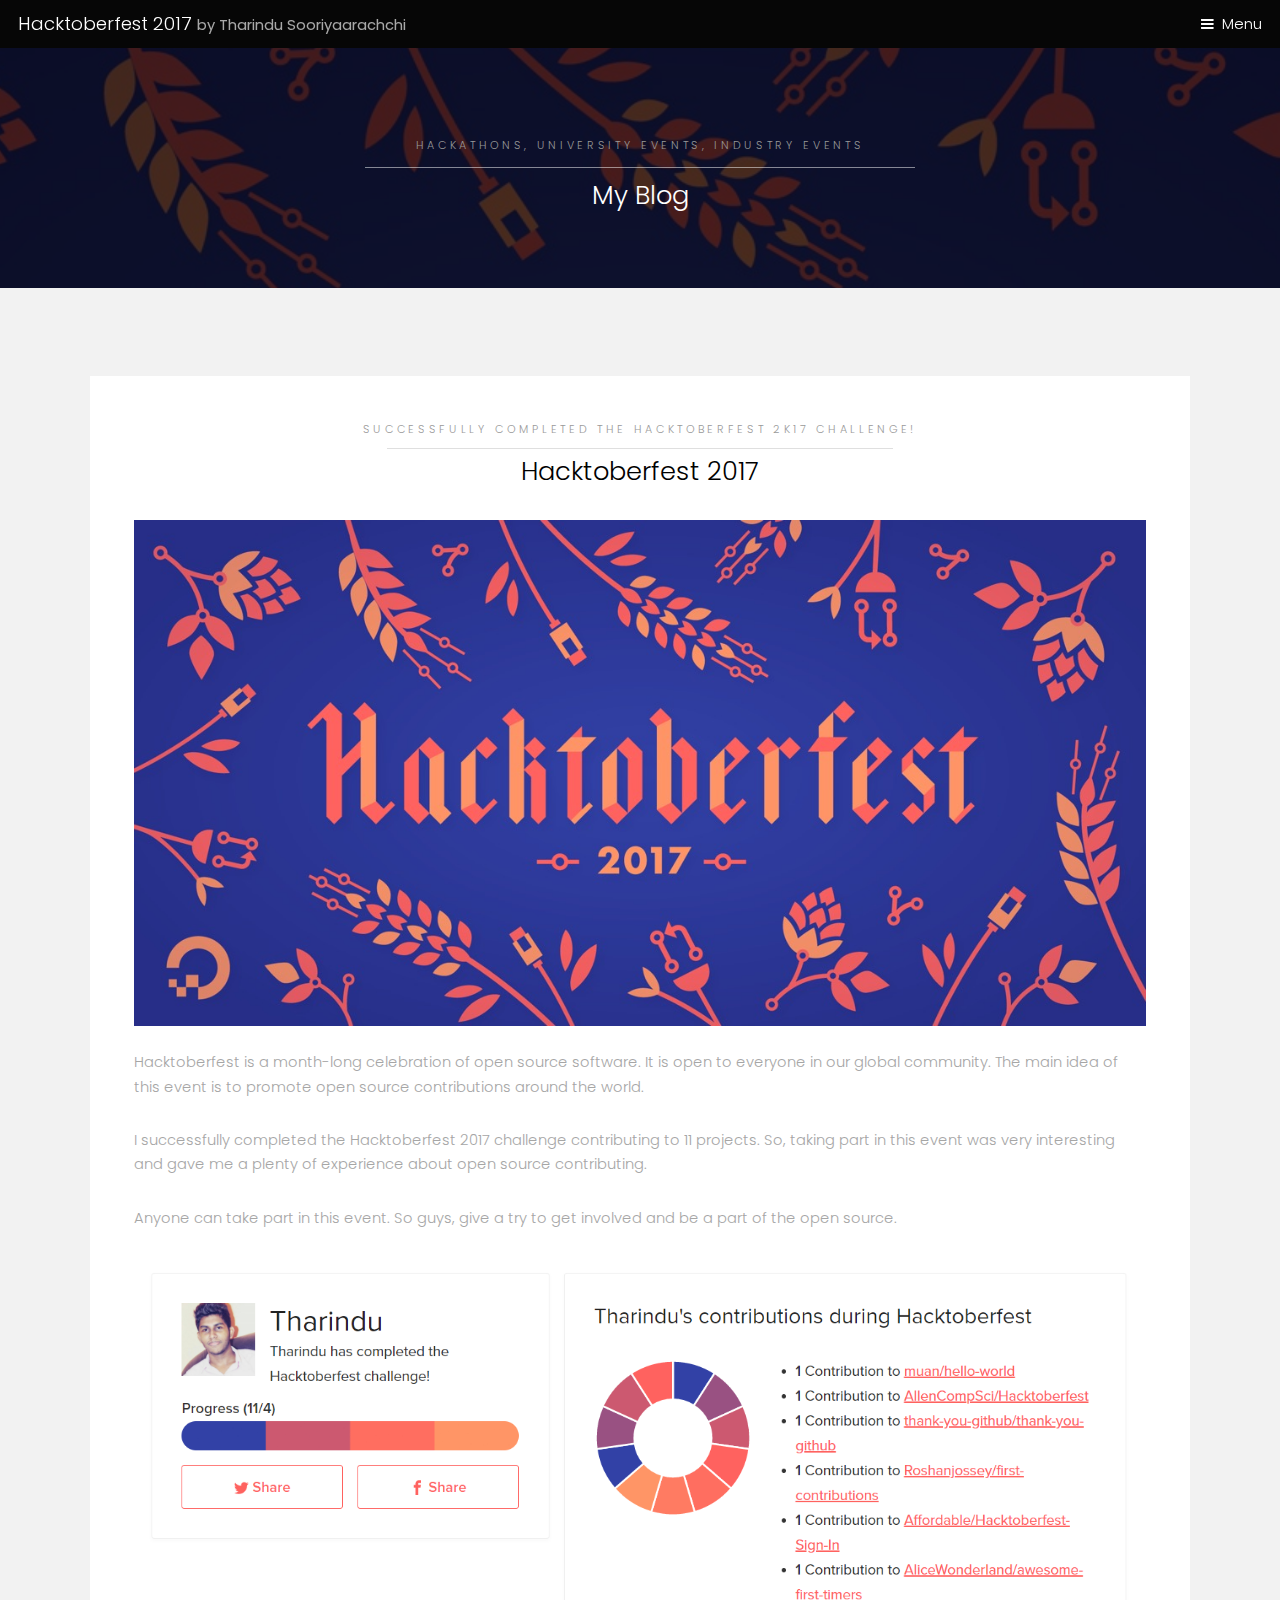
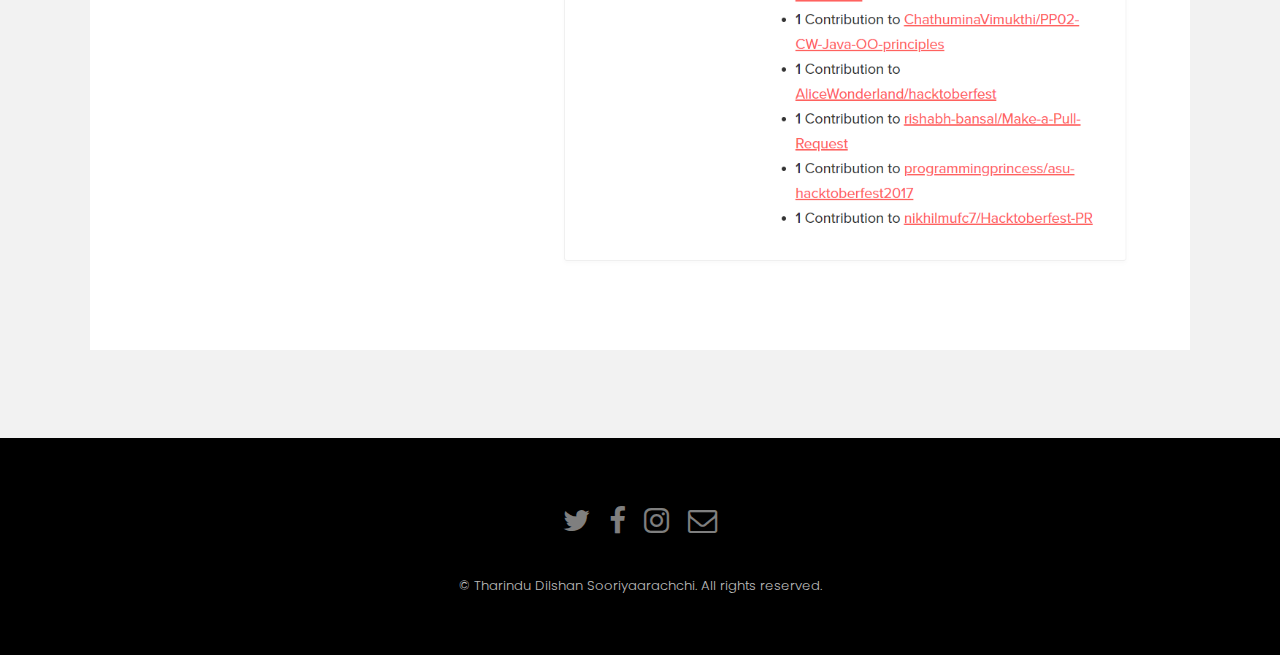
==== commit 145f06a3: "Update hacktoberfest2017.html" ====
--- a/hacktoberfest2017.html
+++ b/hacktoberfest2017.html
@@ -15,7 +15,7 @@
 
 		<!-- Header -->
 			<header id="header">
-				<div class="logo"><a href="index.html">Hielo <span>by TEMPLATED</span></a></div>
+				<div class="logo"><a href="index.html">Hacktoberfest 2017 <span>by Tharindu Sooriyaarachchi</span></a></div>
 				<a href="#menu">Menu</a>
 			</header>
 
@@ -101,4 +101,4 @@
 			<script src="assets/js/main.js"></script>
 
 	</body>
-</html>+</html>
